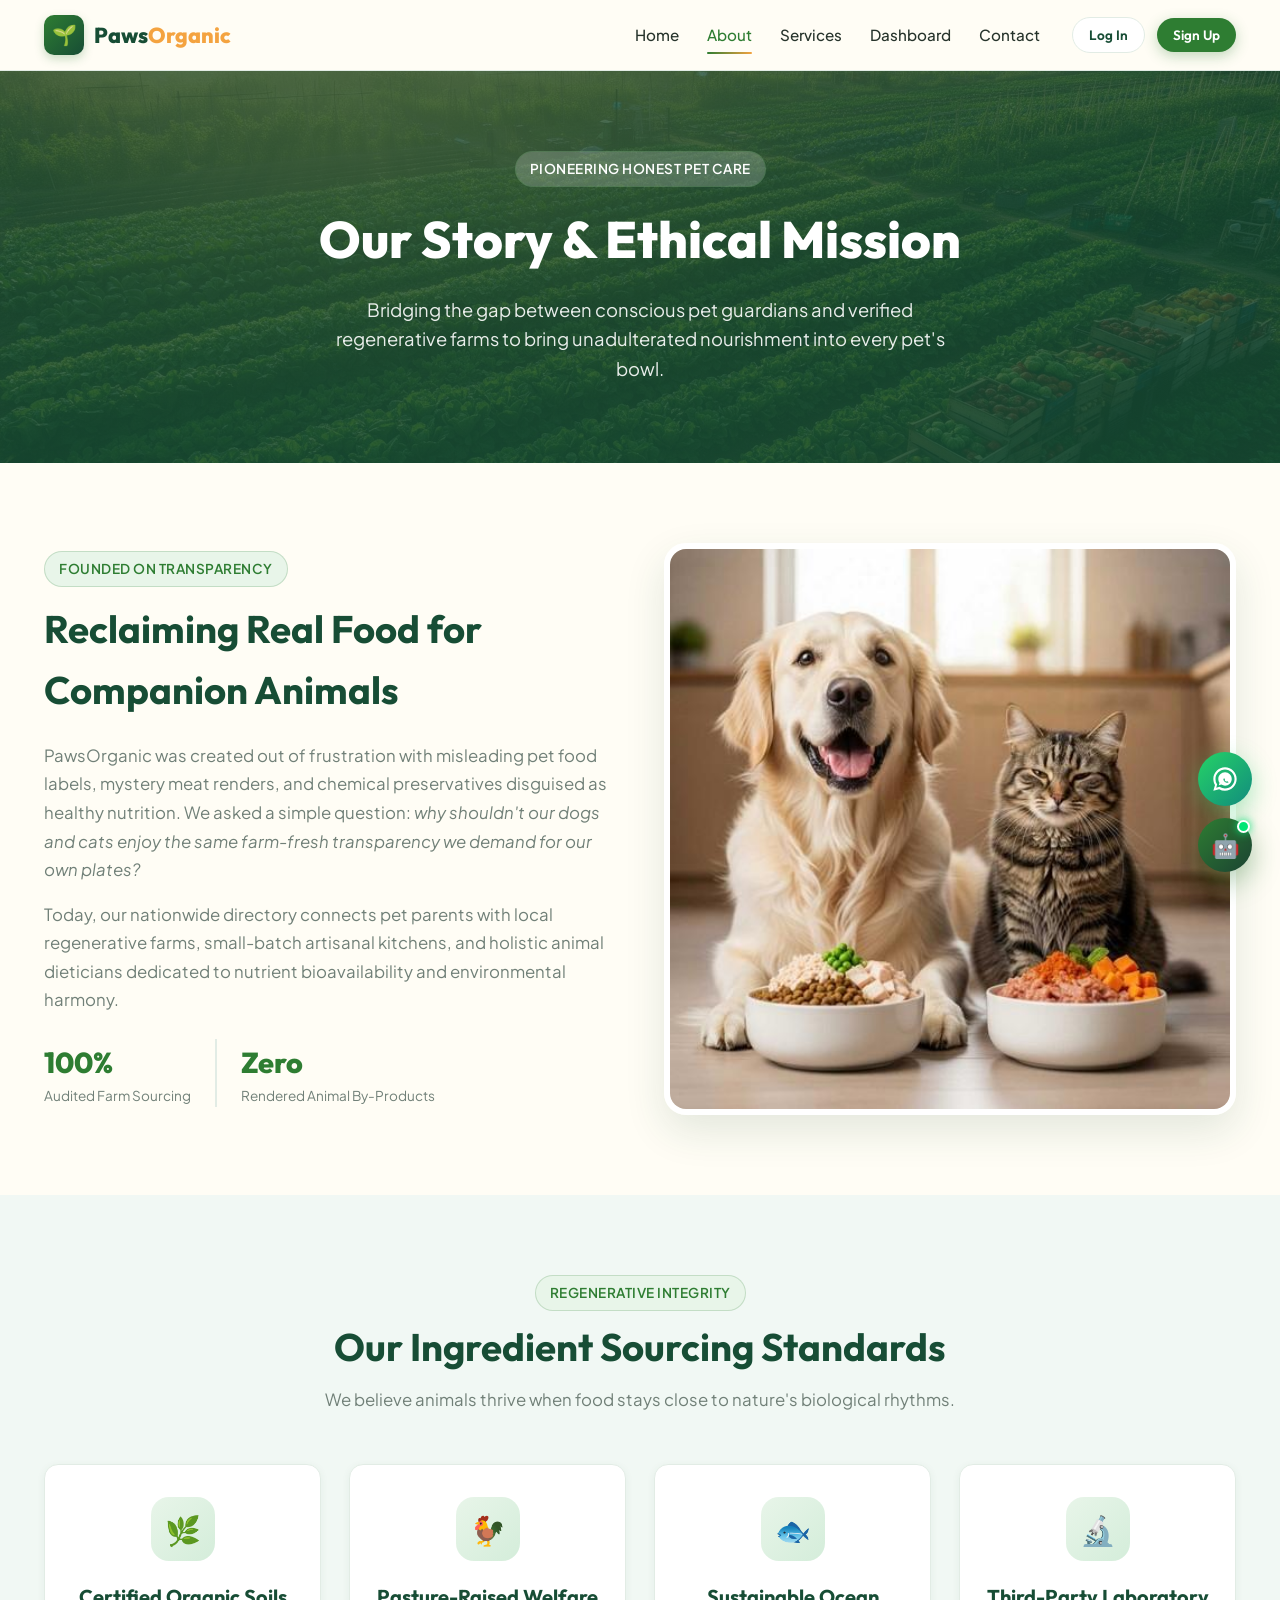
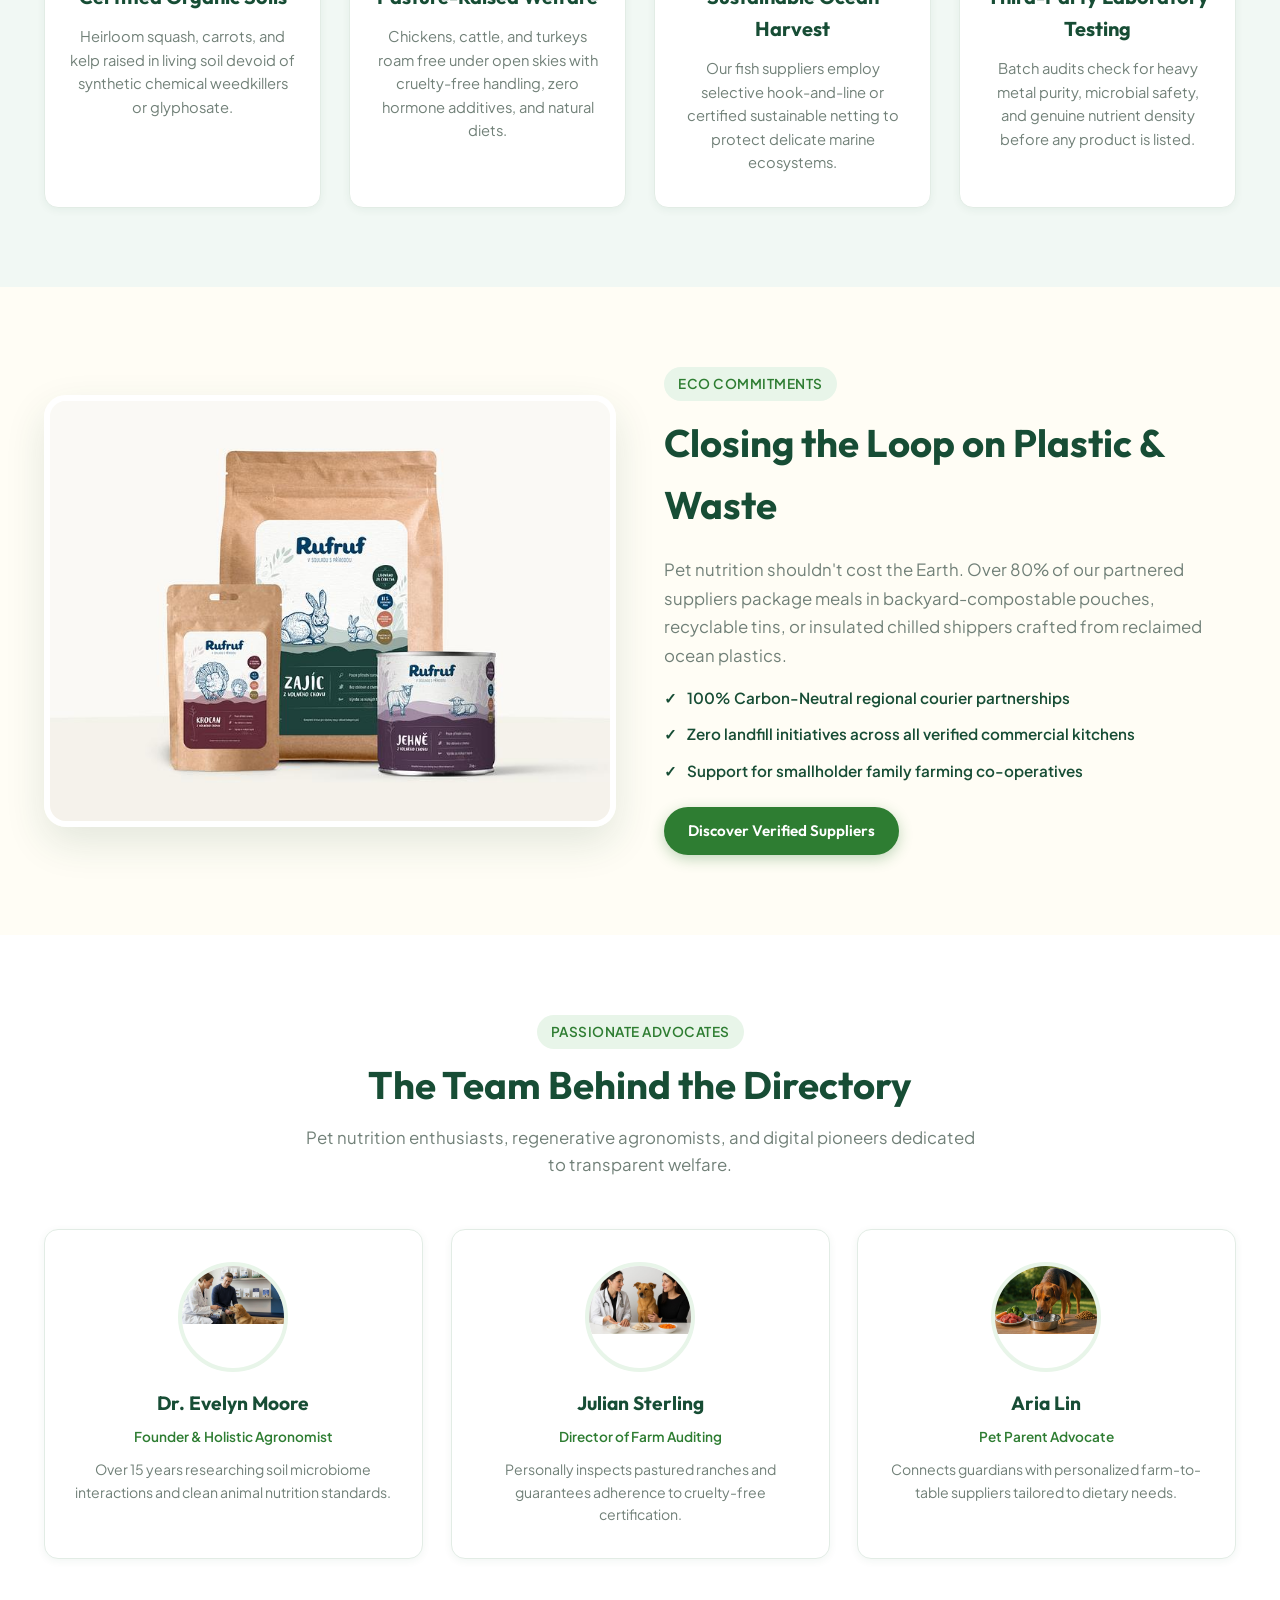
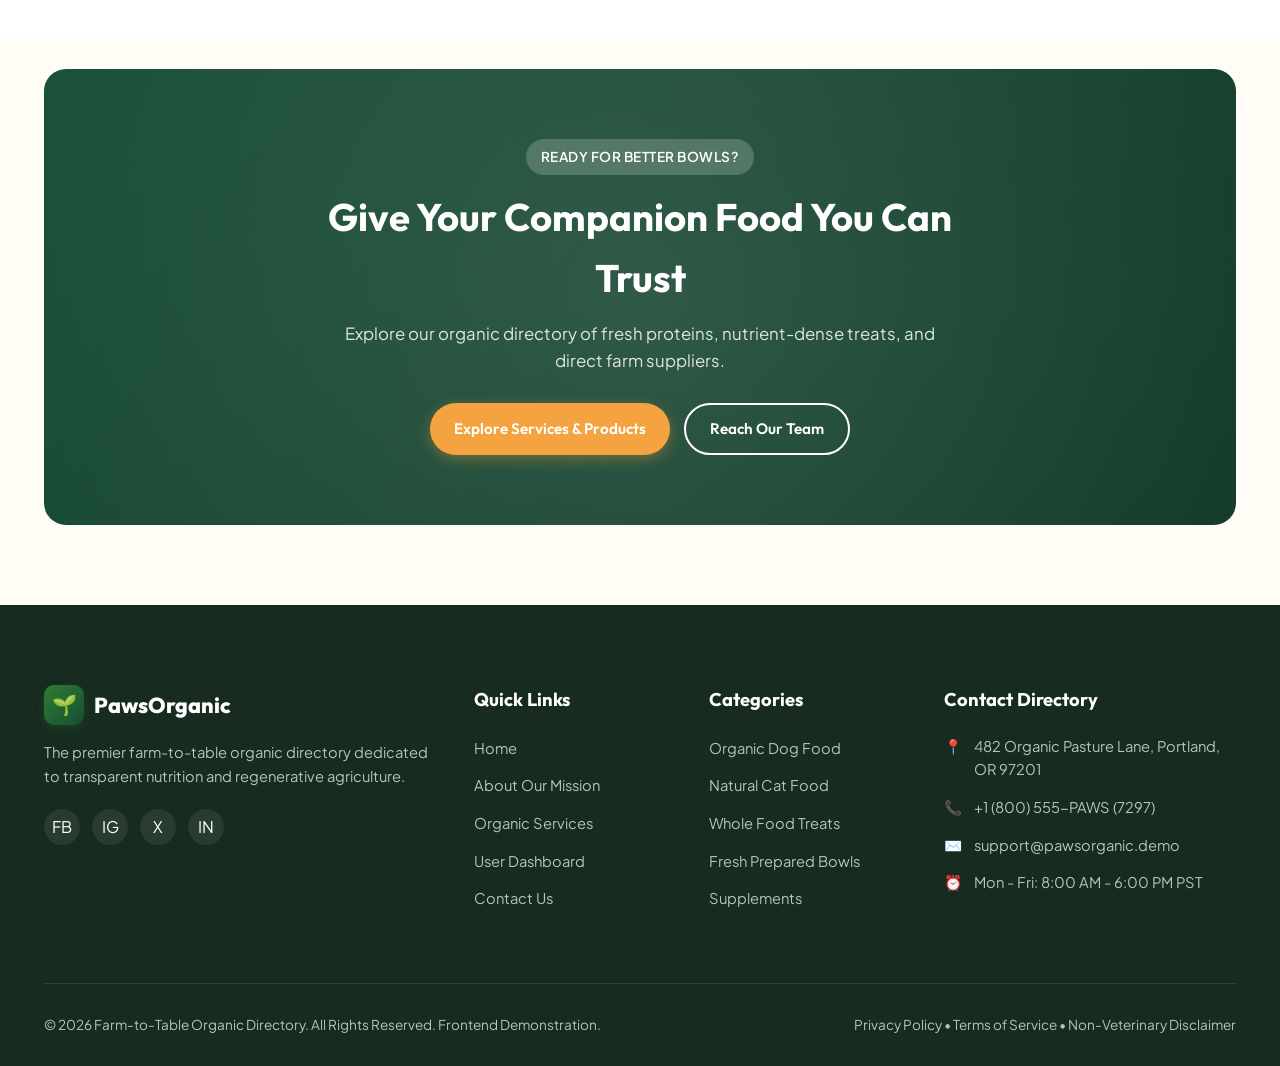
==== about.html @ 63713f3c "first commit" ====
<!DOCTYPE html>
<html lang="en">
<head>
  <meta charset="UTF-8">
  <meta name="viewport" content="width=device-width, initial-scale=1.0">
  <title>About Our Mission | Farm-to-Table Organic Pet Nutrition</title>
  <!-- Favicon -->
  <link rel="icon" type="image/svg+xml" href="assets/favicon.svg">
  <link rel="apple-touch-icon" href="assets/favicon.svg">
  <!-- Stylesheets -->
  <link rel="stylesheet" href="css/style.css">
  <link rel="stylesheet" href="css/responsive.css">
</head>
<body>

  <!-- ==========================================================================
       Site Header / Navigation (Strict Requirement: Hamburger <=1024px)
       ========================================================================== -->
  <header class="site-header" id="siteHeader">
    <div class="container navbar">
      <a href="index.html" class="brand-logo" aria-label="Farm-to-Table Organic Directory Home">
        <div class="brand-icon">🌱</div>
        <div class="brand-text">Paws<span>Organic</span></div>
      </a>

      <!-- Desktop Navigation Menu (Visible ONLY > 1024px) -->
      <nav class="nav-menu-desktop" aria-label="Desktop Primary Navigation">
        <ul class="nav-links">
          <li><a href="index.html" class="nav-link">Home</a></li>
          <li><a href="about.html" class="nav-link active">About</a></li>
          <li><a href="services.html" class="nav-link">Services</a></li>
          <li><a href="dashboard.html" class="nav-link">Dashboard</a></li>
          <li><a href="contact.html" class="nav-link">Contact</a></li>
        </ul>
        <div class="nav-auth-actions">
          <button class="btn btn-secondary btn-sm open-login-btn">Log In</button>
          <button class="btn btn-primary btn-sm open-signup-btn">Sign Up</button>
        </div>
      </nav>

      <!-- Hamburger Menu Button (Visible ONLY <= 1024px) -->
      <button class="hamburger-btn" id="hamburgerBtn" aria-label="Toggle navigation menu" aria-expanded="false" aria-controls="mobileNavDrawer">
        <span class="hamburger-line"></span>
        <span class="hamburger-line"></span>
        <span class="hamburger-line"></span>
      </button>
    </div>
  </header>

  <!-- Mobile Drawer & Backdrop -->
  <div class="mobile-nav-backdrop" id="mobileNavBackdrop"></div>
  <aside class="mobile-nav-drawer" id="mobileNavDrawer" aria-label="Mobile Navigation Menu">
    <ul class="mobile-nav-links">
      <li><a href="index.html" class="mobile-nav-link"><span>🏡</span> Home</a></li>
      <li><a href="about.html" class="mobile-nav-link active"><span>🌿</span> About</a></li>
      <li><a href="services.html" class="mobile-nav-link"><span>🐾</span> Services</a></li>
      <li><a href="dashboard.html" class="mobile-nav-link"><span>📊</span> Dashboard</a></li>
      <li><a href="contact.html" class="mobile-nav-link"><span>✉️</span> Contact</a></li>
    </ul>
    <div class="mobile-auth-actions">
      <button class="btn btn-secondary btn-block open-login-btn">Log In</button>
      <button class="btn btn-primary btn-block open-signup-btn">Sign Up</button>
    </div>
  </aside>

  <!-- ==========================================================================
       About Page Hero Banner
       ========================================================================== -->
  <main>
    <section class="page-hero">
      <div class="container">
        <span class="badge badge-organic" style="margin-bottom: 12px; background: rgba(255,255,255,0.2); color:#FFF;">Pioneering Honest Pet Care</span>
        <h1>Our Story & Ethical Mission</h1>
        <p>Bridging the gap between conscious pet guardians and verified regenerative farms to bring unadulterated nourishment into every pet's bowl.</p>
      </div>
    </section>

    <!-- ==========================================================================
         Story & Mission Section
         ========================================================================== -->
    <section class="section-padding">
      <div class="container">
        <div class="about-mission-grid" style="display: grid; grid-template-columns: 1fr 1fr; gap: 48px; align-items: center;">
          <div>
            <span class="badge badge-organic">Founded on Transparency</span>
            <h2 style="font-family: var(--font-heading); font-size: clamp(2rem, 3vw, 2.5rem); color: var(--dark-green); margin: 12px 0 20px;">
              Reclaiming Real Food for Companion Animals
            </h2>
            <p style="color: var(--muted-text); margin-bottom: 16px; font-size: 1.05rem; line-height: 1.7;">
              PawsOrganic was created out of frustration with misleading pet food labels, mystery meat renders, and chemical preservatives disguised as healthy nutrition. We asked a simple question: <em>why shouldn't our dogs and cats enjoy the same farm-fresh transparency we demand for our own plates?</em>
            </p>
            <p style="color: var(--muted-text); margin-bottom: 24px; font-size: 1.05rem; line-height: 1.7;">
              Today, our nationwide directory connects pet parents with local regenerative farms, small-batch artisanal kitchens, and holistic animal dieticians dedicated to nutrient bioavailability and environmental harmony.
            </p>
            <div style="display: flex; gap: 24px;">
              <div>
                <h4 style="font-family: var(--font-heading); font-size: 1.8rem; color: var(--primary-green); font-weight: 800;">100%</h4>
                <p style="font-size: 0.85rem; color: var(--muted-text);">Audited Farm Sourcing</p>
              </div>
              <div style="border-left: 2px solid var(--border-light); padding-left: 24px;">
                <h4 style="font-family: var(--font-heading); font-size: 1.8rem; color: var(--primary-green); font-weight: 800;">Zero</h4>
                <p style="font-size: 0.85rem; color: var(--muted-text);">Rendered Animal By-Products</p>
              </div>
            </div>
          </div>

          <div>
            <div style="border-radius: var(--radius-lg); overflow: hidden; box-shadow: var(--shadow-lg); border: 6px solid var(--white);">
              <img src="assets/images/dogs-and-cats-together.jpg" alt="Healthy dogs and cats thriving together on organic meals" width="600" height="420">
            </div>
          </div>
        </div>
      </div>
    </section>

    <!-- ==========================================================================
         Why Farm-to-Table Matters & Sourcing Process
         ========================================================================== -->
    <section class="section-padding" style="background-color: var(--light-green-alt);">
      <div class="container">
        <div class="section-head text-center">
          <span class="badge badge-organic">Regenerative Integrity</span>
          <h2>Our Ingredient Sourcing Standards</h2>
          <p>We believe animals thrive when food stays close to nature's biological rhythms.</p>
        </div>

        <div class="why-us-grid">
          <div class="why-card">
            <div class="why-icon">🌿</div>
            <h3>Certified Organic Soils</h3>
            <p>Heirloom squash, carrots, and kelp raised in living soil devoid of synthetic chemical weedkillers or glyphosate.</p>
          </div>

          <div class="why-card">
            <div class="why-icon">🐓</div>
            <h3>Pasture-Raised Welfare</h3>
            <p>Chickens, cattle, and turkeys roam free under open skies with cruelty-free handling, zero hormone additives, and natural diets.</p>
          </div>

          <div class="why-card">
            <div class="why-icon">🐟</div>
            <h3>Sustainable Ocean Harvest</h3>
            <p>Our fish suppliers employ selective hook-and-line or certified sustainable netting to protect delicate marine ecosystems.</p>
          </div>

          <div class="why-card">
            <div class="why-icon">🔬</div>
            <h3>Third-Party Laboratory Testing</h3>
            <p>Batch audits check for heavy metal purity, microbial safety, and genuine nutrient density before any product is listed.</p>
          </div>
        </div>
      </div>
    </section>

    <!-- ==========================================================================
         Sustainability & Quality Principles
         ========================================================================== -->
    <section class="section-padding">
      <div class="container">
        <div class="about-mission-grid" style="display: grid; grid-template-columns: 1fr 1fr; gap: 48px; align-items: center;">
          <div>
            <div style="border-radius: var(--radius-lg); overflow: hidden; box-shadow: var(--shadow-lg); border: 6px solid var(--white);">
              <img src="assets/images/eco-friendly-packaging.jpg" alt="Sustainable eco-friendly packaging for pet meals" width="600" height="420">
            </div>
          </div>

          <div>
            <span class="badge">Eco Commitments</span>
            <h2 style="font-family: var(--font-heading); font-size: clamp(2rem, 3vw, 2.5rem); color: var(--dark-green); margin: 12px 0 20px;">
              Closing the Loop on Plastic & Waste
            </h2>
            <p style="color: var(--muted-text); margin-bottom: 16px; font-size: 1.05rem; line-height: 1.7;">
              Pet nutrition shouldn't cost the Earth. Over 80% of our partnered suppliers package meals in backyard-compostable pouches, recyclable tins, or insulated chilled shippers crafted from reclaimed ocean plastics.
            </p>
            <ul style="display: flex; flex-direction: column; gap: 12px; margin-bottom: 24px;">
              <li style="display: flex; align-items: center; gap: 10px; font-size: 0.95rem; font-weight: 600; color: var(--dark-green);">
                <span>✓</span> 100% Carbon-Neutral regional courier partnerships
              </li>
              <li style="display: flex; align-items: center; gap: 10px; font-size: 0.95rem; font-weight: 600; color: var(--dark-green);">
                <span>✓</span> Zero landfill initiatives across all verified commercial kitchens
              </li>
              <li style="display: flex; align-items: center; gap: 10px; font-size: 0.95rem; font-weight: 600; color: var(--dark-green);">
                <span>✓</span> Support for smallholder family farming co-operatives
              </li>
            </ul>
            <a href="services.html" class="btn btn-primary">Discover Verified Suppliers</a>
          </div>
        </div>
      </div>
    </section>

    <!-- ==========================================================================
         Leadership Team Cards
         ========================================================================== -->
    <section class="section-padding" style="background-color: var(--white);">
      <div class="container">
        <div class="section-head text-center">
          <span class="badge">Passionate Advocates</span>
          <h2>The Team Behind the Directory</h2>
          <p>Pet nutrition enthusiasts, regenerative agronomists, and digital pioneers dedicated to transparent welfare.</p>
        </div>

        <div style="display: grid; grid-template-columns: repeat(auto-fit, minmax(260px, 1fr)); gap: 28px;">
          <!-- Team Member 1 -->
          <div class="why-card" style="text-align: center;">
            <div style="width: 110px; height: 110px; border-radius: 50%; overflow: hidden; margin: 0 auto 16px; border: 4px solid var(--light-green);">
              <img src="assets/images/nutrition-consultations.jpg" alt="Dr. Evelyn Moore - Founder">
            </div>
            <h3 style="font-size: 1.2rem; margin-bottom: 4px;">Dr. Evelyn Moore</h3>
            <span style="font-size: 0.85rem; color: var(--primary-green); font-weight: 600;">Founder & Holistic Agronomist</span>
            <p style="font-size: 0.88rem; color: var(--muted-text); margin-top: 10px;">
              Over 15 years researching soil microbiome interactions and clean animal nutrition standards.
            </p>
          </div>

          <!-- Team Member 2 -->
          <div class="why-card" style="text-align: center;">
            <div style="width: 110px; height: 110px; border-radius: 50%; overflow: hidden; margin: 0 auto 16px; border: 4px solid var(--light-green);">
              <img src="assets/images/veterinary-nutrition.jpg" alt="Julian Sterling - Head of Farm Verification">
            </div>
            <h3 style="font-size: 1.2rem; margin-bottom: 4px;">Julian Sterling</h3>
            <span style="font-size: 0.85rem; color: var(--primary-green); font-weight: 600;">Director of Farm Auditing</span>
            <p style="font-size: 0.88rem; color: var(--muted-text); margin-top: 10px;">
              Personally inspects pastured ranches and guarantees adherence to cruelty-free certification.
            </p>
          </div>

          <!-- Team Member 3 -->
          <div class="why-card" style="text-align: center;">
            <div style="width: 110px; height: 110px; border-radius: 50%; overflow: hidden; margin: 0 auto 16px; border: 4px solid var(--light-green);">
              <img src="assets/images/pet-wellness.jpg" alt="Aria Lin - Community & Diet Coordinator">
            </div>
            <h3 style="font-size: 1.2rem; margin-bottom: 4px;">Aria Lin</h3>
            <span style="font-size: 0.85rem; color: var(--primary-green); font-weight: 600;">Pet Parent Advocate</span>
            <p style="font-size: 0.88rem; color: var(--muted-text); margin-top: 10px;">
              Connects guardians with personalized farm-to-table suppliers tailored to dietary needs.
            </p>
          </div>
        </div>
      </div>
    </section>

    <!-- ==========================================================================
         Call to Action
         ========================================================================== -->
    <div class="container">
      <section class="newsletter-section" style="margin: 30px auto 80px;">
        <div class="newsletter-content">
          <span class="badge badge-organic" style="background: rgba(255,255,255,0.2); color:#FFF; margin-bottom: 12px;">Ready for Better Bowls?</span>
          <h2>Give Your Companion Food You Can Trust</h2>
          <p>Explore our organic directory of fresh proteins, nutrient-dense treats, and direct farm suppliers.</p>
          <div style="display: flex; justify-content: center; gap: 14px; flex-wrap: wrap;">
            <a href="services.html" class="btn btn-accent">Explore Services & Products</a>
            <a href="contact.html" class="btn btn-outline-white">Reach Our Team</a>
          </div>
        </div>
      </section>
    </div>
  </main>

  <!-- ==========================================================================
       Site Footer
       ========================================================================== -->
  <footer class="site-footer">
    <div class="container">
      <div class="footer-grid">
        <div class="footer-col footer-about">
          <div class="brand-logo" style="color: #FFF; margin-bottom: 14px;">
            <div class="brand-icon">🌱</div>
            <div>Paws<span>Organic</span></div>
          </div>
          <p>The premier farm-to-table organic directory dedicated to transparent nutrition and regenerative agriculture.</p>
          <div class="social-links">
            <a href="#" class="social-btn">FB</a>
            <a href="#" class="social-btn">IG</a>
            <a href="#" class="social-btn">X</a>
            <a href="#" class="social-btn">IN</a>
          </div>
        </div>

        <div class="footer-col footer-links">
          <h3>Quick Links</h3>
          <ul>
            <li><a href="index.html">Home</a></li>
            <li><a href="about.html">About Our Mission</a></li>
            <li><a href="services.html">Organic Services</a></li>
            <li><a href="dashboard.html">User Dashboard</a></li>
            <li><a href="contact.html">Contact Us</a></li>
          </ul>
        </div>

        <div class="footer-col footer-links">
          <h3>Categories</h3>
          <ul>
            <li><a href="services.html?category=Dog%20Food">Organic Dog Food</a></li>
            <li><a href="services.html?category=Cat%20Food">Natural Cat Food</a></li>
            <li><a href="services.html?category=Natural%20Treats">Whole Food Treats</a></li>
            <li><a href="services.html?category=Fresh%20Meals">Fresh Prepared Bowls</a></li>
            <li><a href="services.html?category=Nutrition%20Supplements">Supplements</a></li>
          </ul>
        </div>

        <div class="footer-col footer-contact">
          <h3>Contact Directory</h3>
          <ul>
            <li><span>📍</span> 482 Organic Pasture Lane, Portland, OR 97201</li>
            <li><span>📞</span> +1 (800) 555-PAWS (7297)</li>
            <li><span>✉️</span> support@pawsorganic.demo</li>
            <li><span>⏰</span> Mon - Fri: 8:00 AM - 6:00 PM PST</li>
          </ul>
        </div>
      </div>

      <div class="footer-bottom">
        <div>&copy; 2026 Farm-to-Table Organic Directory. All Rights Reserved. Frontend Demonstration.</div>
        <div><span>Privacy Policy</span> • <span>Terms of Service</span> • <span>Non-Veterinary Disclaimer</span></div>
      </div>
    </div>
  </footer>

  <!-- Login Modal -->
  <div class="modal-overlay" id="loginModal" role="dialog" aria-modal="true" aria-labelledby="loginTitle">
    <div class="modal-dialog">
      <button class="modal-close-btn" data-close-modal="loginModal" aria-label="Close modal">&times;</button>
      <div class="modal-header">
        <h2 id="loginTitle">Welcome Back</h2>
        <p>Log in to manage your favorites and farm orders</p>
      </div>
      <form id="loginForm" novalidate>
        <div class="form-group">
          <label for="loginEmail">Email Address</label>
          <input type="email" id="loginEmail" class="form-control" placeholder="name@example.com" required>
          <div class="invalid-feedback">Valid email required</div>
        </div>
        <div class="form-group">
          <label for="loginPassword">Password</label>
          <div class="password-input-wrap">
            <input type="password" id="loginPassword" class="form-control" placeholder="Enter password (min 6 chars)" required>
            <button type="button" class="password-toggle-btn" data-target="loginPassword">👁️</button>
          </div>
          <div class="invalid-feedback">Password must be at least 6 characters</div>
        </div>
        <div style="display: flex; justify-content: space-between; align-items: center; margin-bottom: 20px; font-size: 0.88rem;">
          <label style="display: flex; align-items: center; gap: 6px; cursor: pointer;">
            <input type="checkbox" id="loginRemember"> Remember me
          </label>
          <a href="#" style="color: var(--primary-green); font-weight: 600;" onclick="showToast('Password reset link sent to demo email', 'info'); return false;">Forgot Password?</a>
        </div>
        <button type="submit" class="btn btn-primary btn-block">Log In</button>
      </form>
      <div class="modal-switch-text">
        Don't have an account? <a href="#" id="switchToSignup">Create an account</a>
      </div>
    </div>
  </div>

  <!-- Signup Modal -->
  <div class="modal-overlay" id="signupModal" role="dialog" aria-modal="true" aria-labelledby="signupTitle">
    <div class="modal-dialog">
      <button class="modal-close-btn" data-close-modal="signupModal" aria-label="Close modal">&times;</button>
      <div class="modal-header">
        <h2 id="signupTitle">Join Our Farm Community</h2>
        <p>Discover fresh, organic pet nutrition directly from growers</p>
      </div>
      <form id="signupForm" novalidate>
        <div class="form-group">
          <label for="signupName">Full Name</label>
          <input type="text" id="signupName" class="form-control" placeholder="Sarah Jenkins" required>
          <div class="invalid-feedback">Full name is required</div>
        </div>
        <div class="form-group">
          <label for="signupEmail">Email Address</label>
          <input type="email" id="signupEmail" class="form-control" placeholder="sarah@example.com" required>
          <div class="invalid-feedback">Valid email required</div>
        </div>
        <div class="form-group">
          <label for="signupPassword">Password</label>
          <div class="password-input-wrap">
            <input type="password" id="signupPassword" class="form-control" placeholder="Create password (min 6 chars)" required>
            <button type="button" class="password-toggle-btn" data-target="signupPassword">👁️</button>
          </div>
          <div class="invalid-feedback">Password must be at least 6 characters</div>
        </div>
        <div class="form-group">
          <label for="signupConfirmPassword">Confirm Password</label>
          <div class="password-input-wrap">
            <input type="password" id="signupConfirmPassword" class="form-control" placeholder="Re-enter password" required>
            <button type="button" class="password-toggle-btn" data-target="signupConfirmPassword">👁️</button>
          </div>
          <div class="invalid-feedback">Passwords must match</div>
        </div>
        <div class="form-group" style="margin-bottom: 20px;">
          <label style="display: flex; align-items: flex-start; gap: 8px; font-size: 0.85rem; cursor: pointer;">
            <input type="checkbox" id="signupTerms" required style="margin-top: 3px;">
            <span>I agree to the Terms of Service & Privacy Policy (Demo confirmation)</span>
          </label>
        </div>
        <button type="submit" class="btn btn-primary btn-block">Create Account</button>
      </form>
      <div class="modal-switch-text">
        Already have an account? <a href="#" id="switchToLogin">Log in here</a>
      </div>
    </div>
  </div>

  <!-- Scroll-to-top button with circular animated progress ring -->
  <button class="scroll-top-btn" id="scrollTopBtn" aria-label="Scroll to top of page">
    <svg class="scroll-progress-svg" viewBox="0 0 50 50">
      <defs>
        <linearGradient id="scrollGrad" x1="0%" y1="0%" x2="100%" y2="100%">
          <stop offset="0%" stop-color="#81C784"/>
          <stop offset="100%" stop-color="#2E7D32"/>
        </linearGradient>
      </defs>
      <circle class="scroll-progress-track" cx="25" cy="25" r="22"></circle>
      <circle class="scroll-progress-bar" id="scrollProgressBar" cx="25" cy="25" r="22"></circle>
    </svg>
    <span class="scroll-top-icon">↑</span>
  </button>

  <!-- Dual AI Nutritionist & WhatsApp Instant Connect Floating Widget -->
  <aside class="chat-dock" aria-label="Customer Support and AI Assistant">
    <a href="https://wa.me/18005550199?text=Hi%2C%20I%20have%20a%20question%20about%20Farm-to-Table%20Organic%20pet%20nutrition" class="chat-launcher-btn whatsapp-launcher" target="_blank" rel="noopener noreferrer" aria-label="Chat with us on WhatsApp">
      <svg viewBox="0 0 24 24">
        <path d="M12.031 6.172c-3.181 0-5.767 2.586-5.768 5.766-.001 1.298.38 2.27 1.019 3.287l-.582 2.128 2.182-.573c.978.58 1.911.928 3.145.929 3.178 0 5.767-2.587 5.768-5.766.001-3.187-2.575-5.77-5.764-5.771zm3.392 8.244c-.144.405-.837.774-1.17.824-.312.045-.634.058-1.503-.312-.998-.423-1.666-1.393-1.716-1.46-.049-.068-.403-.537-.403-1.025 0-.488.257-.728.348-.827.091-.099.199-.124.266-.124.066 0 .133.003.19.006.061.003.143-.023.224.17.082.199.281.685.306.735.025.05.041.108.008.174-.033.067-.049.108-.099.166-.05.058-.105.13-.15.174-.05.05-.102.105-.044.205.058.099.257.424.551.686.379.337.698.441.797.491.099.05.158.042.216-.025.058-.066.249-.29.315-.39.066-.099.133-.083.224-.05.091.033.58.274.68.324.099.05.166.075.19.116.025.042.025.241-.119.646z"/>
        <path d="M12 2C6.477 2 2 6.477 2 12c0 1.891.524 3.66 1.436 5.176L2 22l4.981-1.306A9.957 9.957 0 0012 22c5.523 0 10-4.477 10-10S17.523 2 12 2zm0 18.167c-1.583 0-3.066-.454-4.327-1.24l-.31-.194-2.868.752.766-2.802-.213-.339A8.127 8.127 0 013.833 12c0-4.503 3.664-8.167 8.167-8.167 4.503 0 8.167 3.664 8.167 8.167 0 4.503-3.664 8.167-8.167 8.167z"/>
      </svg>
      <span class="launcher-tooltip">WhatsApp Us</span>
    </a>

    <button class="chat-launcher-btn ai-chat-launcher" id="aiChatLauncher" aria-label="Open AI Nutritionist Assistant">
      <span class="ai-launcher-icon">🤖</span>
      <span class="ai-online-badge"></span>
      <span class="launcher-tooltip">Ask AI Nutritionist</span>
    </button>
  </aside>

  <!-- AI Nutritionist Interactive Chat Window -->
  <div class="ai-chat-window" id="aiChatWindow" role="dialog" aria-labelledby="aiChatTitle">
    <div class="ai-chat-header">
      <div class="ai-chat-title">
        <div class="ai-avatar">🌱</div>
        <div>
          <h3 id="aiChatTitle">Dr. Paw AI Nutritionist</h3>
          <p>Verified Organic Nutrition Advisor • Online</p>
        </div>
      </div>
      <button class="ai-close-btn" id="aiCloseBtn" aria-label="Close AI Chat">&times;</button>
    </div>

    <div class="ai-chat-messages" id="aiChatMessages">
      <div class="chat-bubble bot">
        Hello! 🌿 Have questions about our farm partners, animal welfare standards, or organic certification? Ask me anything!
      </div>
      <div class="chat-quick-suggestions">
        <button class="suggestion-pill" data-prompt="Where are the local farms?">Farm Locations 🚜</button>
        <button class="suggestion-pill" data-prompt="Are ingredients human-grade?">Human-Grade Standards 🥗</button>
        <button class="suggestion-pill" data-prompt="Connect with human on WhatsApp">WhatsApp Team 📱</button>
      </div>
    </div>

    <form class="ai-chat-input-bar" id="aiChatForm">
      <input type="text" id="aiChatInput" placeholder="Ask about farms, sourcing..." aria-label="Chat input">
      <button type="submit" class="ai-chat-send-btn" aria-label="Send message">➤</button>
    </form>
  </div>

  <script src="js/main.js"></script>
  <script src="js/auth.js"></script>
</body>
</html>
---- css/style.css ----
/* ==========================================================================
   Farm-to-Table Organic Directory - Pet Food & Nutrition
   Main Stylesheet: css/style.css
   ========================================================================== */

@import url('https://fonts.googleapis.com/css2?family=Outfit:wght@300;400;500;600;700;800&family=Plus+Jakarta+Sans:wght@400;500;600;700&display=swap');

/* --- CSS Root Variables --- */
:root {
  --primary-green: #2E7D32;
  --primary-green-rgb: 46, 125, 50;
  --dark-green: #174D35;
  --dark-green-rgb: 23, 77, 53;
  --light-green: #E8F5E9;
  --light-green-alt: #F1F8F4;
  --warm-cream: #FFFDF5;
  --white: #FFFFFF;
  --dark-text: #26332B;
  --muted-text: #718078;
  --accent-orange: #F4A340;
  --accent-orange-hover: #E08F2D;
  --border-light: #E2ECE5;
  --card-bg: #FFFFFF;
  --shadow-sm: 0 2px 8px rgba(23, 77, 53, 0.06);
  --shadow-md: 0 8px 24px rgba(23, 77, 53, 0.08);
  --shadow-lg: 0 16px 40px rgba(23, 77, 53, 0.12);
  --radius-sm: 8px;
  --radius-md: 14px;
  --radius-lg: 22px;
  --radius-pill: 9999px;
  --transition-fast: 0.2s ease;
  --transition-normal: 0.3s ease;
  --font-heading: 'Outfit', sans-serif;
  --font-body: 'Plus Jakarta Sans', sans-serif;
}

/* --- Base & Reset --- */
*, *::before, *::after {
  box-sizing: border-box;
  margin: 0;
  padding: 0;
}

html {
  scroll-behavior: smooth;
  font-size: 16px;
  overflow-x: clip;
  max-width: 100%;
}

body {
  font-family: var(--font-body);
  background-color: var(--warm-cream);
  color: var(--dark-text);
  line-height: 1.6;
  -webkit-font-smoothing: antialiased;
  overflow-x: clip;
  max-width: 100%;
  position: relative;
}

a {
  color: inherit;
  text-decoration: none;
  transition: color var(--transition-fast);
}

ul, ol {
  list-style: none;
}

img {
  max-width: 100%;
  height: auto;
  display: block;
  object-fit: cover;
}

button, input, select, textarea {
  font-family: inherit;
  font-size: 1rem;
}

button {
  cursor: pointer;
  border: none;
  background: none;
}

/* --- Container & Utilities --- */
.container {
  width: 100%;
  max-width: 1240px;
  margin: 0 auto;
  padding: 0 24px;
}

.section-padding {
  padding: 80px 0;
}

.text-center {
  text-align: center;
}

.badge {
  display: inline-flex;
  align-items: center;
  gap: 6px;
  padding: 6px 14px;
  background: var(--light-green);
  color: var(--primary-green);
  font-size: 0.85rem;
  font-weight: 600;
  border-radius: var(--radius-pill);
  text-transform: uppercase;
  letter-spacing: 0.5px;
}

.badge-organic {
  background: #E8F5E9;
  color: #2E7D32;
  border: 1px solid rgba(46, 125, 50, 0.2);
}

.badge-featured {
  background: #FFF4E5;
  color: #D97706;
}

.section-head {
  max-width: 680px;
  margin: 0 auto 50px;
}

.section-head h2 {
  font-family: var(--font-heading);
  font-size: clamp(2rem, 3vw, 2.75rem);
  font-weight: 700;
  color: var(--dark-green);
  line-height: 1.25;
  margin: 12px 0 16px;
}

.section-head p {
  color: var(--muted-text);
  font-size: 1.05rem;
}

/* --- Buttons --- */
.btn {
  display: inline-flex;
  align-items: center;
  justify-content: center;
  gap: 8px;
  font-family: var(--font-heading);
  font-weight: 600;
  font-size: 0.95rem;
  padding: 12px 24px;
  border-radius: var(--radius-pill);
  transition: all var(--transition-fast);
  text-align: center;
}

.btn-primary {
  background-color: var(--primary-green);
  color: var(--white);
  box-shadow: 0 4px 14px rgba(46, 125, 50, 0.3);
}

.btn-primary:hover {
  background-color: var(--dark-green);
  transform: translateY(-2px);
  box-shadow: 0 6px 20px rgba(23, 77, 53, 0.35);
}

.btn-secondary {
  background-color: var(--white);
  color: var(--dark-green);
  border: 1.5px solid var(--border-light);
}

.btn-secondary:hover {
  background-color: var(--light-green);
  border-color: var(--primary-green);
  transform: translateY(-2px);
}

.btn-accent {
  background-color: var(--accent-orange);
  color: var(--white);
  box-shadow: 0 4px 14px rgba(244, 163, 64, 0.35);
}

.btn-accent:hover {
  background-color: var(--accent-orange-hover);
  transform: translateY(-2px);
  box-shadow: 0 6px 20px rgba(244, 163, 64, 0.45);
}

.btn-outline-white {
  background: transparent;
  color: var(--white);
  border: 2px solid var(--white);
}

.btn-outline-white:hover {
  background: var(--white);
  color: var(--dark-green);
}

.btn-sm {
  padding: 8px 16px;
  font-size: 0.85rem;
}

.btn-block {
  width: 100%;
}

/* ==========================================================================
   Navigation Bar (Strict Breakpoint Requirement: >1024px vs <=1024px)
   ========================================================================== */
.site-header {
  position: -webkit-sticky !important;
  position: sticky !important;
  top: 0 !important;
  left: 0;
  right: 0;
  width: 100%;
  z-index: 1000;
  background-color: rgba(255, 253, 245, 0.95);
  -webkit-backdrop-filter: blur(14px);
  backdrop-filter: blur(14px);
  border-bottom: 1px solid var(--border-light);
  transition: all var(--transition-normal);
  will-change: transform, box-shadow;
}

.site-header.scrolled {
  background-color: rgba(255, 255, 255, 0.98);
  box-shadow: 0 10px 30px rgba(27, 67, 50, 0.08);
}

.navbar {
  display: flex;
  align-items: center;
  justify-content: space-between;
  height: 70px;
}

.brand-logo {
  display: flex;
  align-items: center;
  gap: 10px;
  font-family: var(--font-heading);
  font-size: 1.35rem;
  font-weight: 800;
  color: var(--dark-green);
}

.brand-icon {
  width: 40px;
  height: 40px;
  border-radius: 10px;
  background: linear-gradient(135deg, var(--primary-green), var(--dark-green));
  color: var(--white);
  display: flex;
  align-items: center;
  justify-content: center;
  font-size: 1.25rem;
  box-shadow: 0 4px 10px rgba(46, 125, 50, 0.25);
}

.brand-text span {
  color: var(--accent-orange);
}

/* Desktop Navigation (default for >1024px) */
.nav-menu-desktop {
  display: flex;
  align-items: center;
  gap: 32px;
}

.nav-links {
  display: flex;
  align-items: center;
  gap: 28px;
}

.nav-link {
  font-weight: 500;
  font-size: 0.95rem;
  color: var(--dark-text);
  position: relative;
  padding: 6px 0;
}

.nav-link::after {
  content: '';
  position: absolute;
  bottom: 0;
  left: 0;
  width: 0%;
  height: 2px;
  background-color: var(--primary-green);
  transition: width var(--transition-fast);
  border-radius: 2px;
}

.nav-link:hover,
.nav-link.active {
  color: var(--primary-green);
}

.nav-link.active::after,
.nav-link:hover::after {
  width: 100%;
}

.nav-auth-actions {
  display: flex;
  align-items: center;
  gap: 12px;
}

/* Hamburger Button (Default hidden on desktop >1024px) */
.hamburger-btn {
  display: none;
  flex-direction: column;
  justify-content: space-between;
  width: 32px;
  height: 22px;
  background: transparent;
  border: none;
  cursor: pointer;
  z-index: 1002;
  padding: 0;
}

.hamburger-line {
  width: 100%;
  height: 2.5px;
  background-color: var(--dark-green);
  border-radius: 2px;
  transition: all var(--transition-normal);
  transform-origin: left center;
}

.hamburger-btn.is-active .hamburger-line:nth-child(1) {
  transform: rotate(45deg);
}

.hamburger-btn.is-active .hamburger-line:nth-child(2) {
  opacity: 0;
}

.hamburger-btn.is-active .hamburger-line:nth-child(3) {
  transform: rotate(-45deg);
}

/* Mobile Nav Drawer & Backdrop (Hidden by default) */
.mobile-nav-backdrop {
  position: fixed;
  inset: 0;
  width: 100%;
  height: 100%;
  background: rgba(23, 77, 53, 0.45);
  backdrop-filter: blur(4px);
  z-index: 998;
  opacity: 0;
  visibility: hidden;
  transition: all var(--transition-normal);
}

.mobile-nav-backdrop.is-open {
  opacity: 1;
  visibility: visible;
}

.mobile-nav-drawer {
  position: fixed;
  top: 0;
  right: -320px;
  width: 300px;
  max-width: 85vw;
  height: 100vh;
  background-color: var(--warm-cream);
  z-index: 999;
  box-shadow: var(--shadow-lg);
  padding: 90px 24px 30px;
  display: flex;
  flex-direction: column;
  justify-content: space-between;
  overflow-y: auto;
  transition: right 0.35s cubic-bezier(0.16, 1, 0.3, 1);
}

.mobile-nav-drawer.is-open {
  right: 0;
}

.mobile-nav-links {
  display: flex;
  flex-direction: column;
  gap: 16px;
}

.mobile-nav-link {
  display: flex;
  align-items: center;
  gap: 12px;
  font-family: var(--font-heading);
  font-size: 1.15rem;
  font-weight: 600;
  color: var(--dark-text);
  padding: 10px 14px;
  border-radius: var(--radius-sm);
  transition: all var(--transition-fast);
}

.mobile-nav-link:hover,
.mobile-nav-link.active {
  background-color: var(--light-green);
  color: var(--primary-green);
  transform: translateX(4px);
}

.mobile-auth-actions {
  display: flex;
  flex-direction: column;
  gap: 10px;
  padding-top: 24px;
  border-top: 1px solid var(--border-light);
}

/* ==========================================================================
   Hero Section - 8D & 3D Interactive Spatial Experience (Viewport-Fit)
   ========================================================================== */
.hero {
  position: relative;
  min-height: calc(100vh - 70px);
  display: flex;
  align-items: center;
  padding: 30px 0 40px;
  background: radial-gradient(circle at 10% 20%, rgba(200, 230, 201, 0.45) 0%, transparent 40%),
              radial-gradient(circle at 90% 80%, rgba(255, 236, 179, 0.4) 0%, transparent 45%),
              linear-gradient(180deg, #F9FBE7 0%, #FAF6EE 50%, #FFFFFF 100%);
  overflow: hidden;
  perspective: 1200px;
  box-sizing: border-box;
}

/* Ambient 3D Glowing Blurring Orbs */
.hero-ambient-blob {
  position: absolute;
  border-radius: 50%;
  filter: blur(80px);
  pointer-events: none;
  z-index: 0;
  opacity: 0.6;
  animation: blobPulse 14s ease-in-out infinite alternate;
}

.blob-1 {
  width: 450px;
  height: 450px;
  top: -100px;
  right: -50px;
  background: radial-gradient(circle, rgba(129, 199, 132, 0.45), rgba(76, 175, 80, 0.05));
}

.blob-2 {
  width: 380px;
  height: 380px;
  bottom: -60px;
  left: 5%;
  background: radial-gradient(circle, rgba(255, 183, 77, 0.35), rgba(255, 152, 0, 0.05));
  animation-delay: -5s;
}

.blob-3 {
  width: 300px;
  height: 300px;
  top: 40%;
  left: 45%;
  background: radial-gradient(circle, rgba(165, 214, 167, 0.3), transparent);
  animation-delay: -9s;
}

@keyframes blobPulse {
  0% { transform: translate(0, 0) scale(1); }
  50% { transform: translate(30px, -20px) scale(1.12); }
  100% { transform: translate(-25px, 25px) scale(0.95); }
}

/* Interactive Canvas for Floating Pollen / Leaves / Spores */
.hero-particles-canvas {
  position: absolute;
  top: 0;
  left: 0;
  width: 100%;
  height: 100%;
  pointer-events: none;
  z-index: 1;
}

.hero-grid {
  position: relative;
  z-index: 2;
  display: grid;
  grid-template-columns: 1.1fr 0.9fr;
  align-items: center;
  gap: 40px;
  width: 100%;
}

/* 3D Pill Badge */
.hero-pill-badge {
  display: inline-flex;
  align-items: center;
  gap: 8px;
  padding: 6px 16px;
  max-width: 100%;
  box-sizing: border-box;
  background: rgba(255, 255, 255, 0.88);
  backdrop-filter: blur(10px);
  border: 1px solid rgba(46, 125, 50, 0.25);
  border-radius: var(--radius-pill);
  box-shadow: 0 4px 16px rgba(46, 125, 50, 0.08);
  font-size: 0.82rem;
  font-weight: 600;
  color: var(--dark-green);
  margin-bottom: 14px;
  transition: transform 0.3s cubic-bezier(0.16, 1, 0.3, 1), box-shadow 0.3s ease;
  cursor: default;
}

.hero-pill-badge:hover {
  transform: translateY(-2px) scale(1.02);
  box-shadow: 0 8px 20px rgba(46, 125, 50, 0.15);
}

.hero-badge-dot {
  width: 8px;
  height: 8px;
  background-color: var(--primary-green);
  border-radius: 50%;
  box-shadow: 0 0 10px var(--primary-green);
  animation: dotBlink 2s ease-in-out infinite;
}

@keyframes dotBlink {
  0%, 100% { transform: scale(1); opacity: 1; }
  50% { transform: scale(1.4); opacity: 0.5; }
}

.hero-badge-tag {
  background: linear-gradient(135deg, var(--primary-green), var(--dark-green));
  color: var(--white);
  font-size: 0.7rem;
  padding: 2px 7px;
  border-radius: 10px;
  letter-spacing: 0.5px;
  text-transform: uppercase;
  font-weight: 700;
}

/* Hero Typography with 3D Depth & Gradient */
.hero-title {
  font-family: var(--font-heading);
  font-size: clamp(2.1rem, 3.4vw, 3.2rem);
  font-weight: 800;
  color: var(--dark-green);
  line-height: 1.15;
  margin: 0 0 14px;
  letter-spacing: -0.5px;
}

.gradient-text-3d {
  background: linear-gradient(135deg, #1B4332 0%, #2E7D32 50%, #E65100 100%);
  -webkit-background-clip: text;
  background-clip: text;
  -webkit-text-fill-color: transparent;
  display: inline-block;
  position: relative;
  text-shadow: 0 8px 24px rgba(46, 125, 50, 0.15);
}

.hero-subtitle {
  font-size: 1.02rem;
  color: var(--muted-text);
  line-height: 1.55;
  margin-bottom: 20px;
  max-width: 520px;
}

/* Glassmorphism 3D Floating Search Bar */
.hero-search-box.glass-card-3d {
  background: rgba(255, 255, 255, 0.92);
  backdrop-filter: blur(16px);
  -webkit-backdrop-filter: blur(16px);
  padding: 6px 8px 6px 18px;
  border-radius: var(--radius-pill);
  box-shadow: 0 10px 30px rgba(27, 67, 50, 0.08), 0 2px 6px rgba(0,0,0,0.03);
  border: 1px solid rgba(255, 255, 255, 0.9);
  display: flex;
  align-items: center;
  gap: 10px;
  max-width: 500px;
  margin-bottom: 20px;
  transition: transform 0.3s cubic-bezier(0.16, 1, 0.3, 1), box-shadow 0.3s ease, border-color 0.3s ease;
}

.hero-search-box.glass-card-3d:focus-within {
  transform: translateY(-2px) scale(1.01);
  box-shadow: 0 16px 36px rgba(46, 125, 50, 0.16);
  border-color: var(--primary-green);
}

.search-icon-anim {
  font-size: 1.15rem;
  transition: transform 0.3s ease;
}

.hero-search-box:focus-within .search-icon-anim {
  transform: rotate(15deg) scale(1.15);
}

.hero-search-box input {
  border: none;
  outline: none;
  flex: 1;
  font-size: 0.92rem;
  color: var(--dark-text);
  background: transparent;
}

.hero-search-btn {
  display: flex;
  align-items: center;
  gap: 6px;
  padding: 8px 18px;
  font-size: 0.85rem;
  box-shadow: 0 4px 14px rgba(230, 81, 0, 0.3);
  transition: transform 0.2s ease, box-shadow 0.2s ease;
}

.hero-search-btn:hover {
  transform: translateY(-2px) scale(1.03);
  box-shadow: 0 6px 18px rgba(230, 81, 0, 0.45);
}

.btn-arrow {
  transition: transform 0.25s ease;
}

.hero-search-btn:hover .btn-arrow {
  transform: translateX(4px);
}

/* Actions Row & 8D Sound Bar side-by-side / clean wrapping */
.hero-actions-row {
  display: flex;
  align-items: center;
  flex-wrap: wrap;
  gap: 16px;
}

.hero-actions {
  display: flex;
  align-items: center;
  flex-wrap: wrap;
  gap: 12px;
}

.hero-actions .btn {
  padding: 10px 20px;
  font-size: 0.9rem;
}

.btn-3d-pulse {
  box-shadow: 0 6px 20px rgba(46, 125, 50, 0.28);
  transform: translateY(0);
  transition: all 0.3s cubic-bezier(0.16, 1, 0.3, 1);
  position: relative;
  overflow: hidden;
}

.btn-3d-pulse::after {
  content: '';
  position: absolute;
  top: -50%;
  left: -50%;
  width: 200%;
  height: 200%;
  background: linear-gradient(45deg, transparent, rgba(255, 255, 255, 0.3), transparent);
  transform: rotate(45deg) translateY(-100%);
  transition: transform 0.6s ease;
}

.btn-3d-pulse:hover {
  transform: translateY(-3px) scale(1.02);
  box-shadow: 0 12px 28px rgba(46, 125, 50, 0.35);
}

.btn-3d-pulse:hover::after {
  transform: rotate(45deg) translateY(100%);
}

.btn-3d-glass {
  background: rgba(255, 255, 255, 0.88);
  backdrop-filter: blur(10px);
  border: 1px solid var(--border-light);
  box-shadow: 0 4px 14px rgba(0, 0, 0, 0.04);
  transition: all 0.3s cubic-bezier(0.16, 1, 0.3, 1);
}

.btn-3d-glass:hover {
  transform: translateY(-3px);
  background: #ffffff;
  border-color: var(--primary-green);
  color: var(--primary-green);
  box-shadow: 0 10px 24px rgba(46, 125, 50, 0.12);
}

/* 8D Spatial Farm Ambience Control Bar */
.hero-sound-bar {
  display: inline-flex;
  align-items: center;
  gap: 10px;
  padding: 7px 14px;
  background: rgba(255, 255, 255, 0.85);
  backdrop-filter: blur(12px);
  -webkit-backdrop-filter: blur(12px);
  border: 1px dashed rgba(46, 125, 50, 0.4);
  border-radius: var(--radius-pill);
  box-shadow: 0 4px 14px rgba(27, 67, 50, 0.05);
  transition: all 0.3s ease;
  cursor: pointer;
  user-select: none;
}

.hero-sound-bar:hover {
  background: rgba(255, 255, 255, 0.98);
  border-style: solid;
  border-color: var(--primary-green);
  transform: translateY(-2px);
  box-shadow: 0 8px 20px rgba(46, 125, 50, 0.14);
}

.sound-toggle-btn {
  width: 32px;
  height: 32px;
  border-radius: 50%;
  border: none;
  background: linear-gradient(135deg, var(--light-green), #C8E6C9);
  color: var(--dark-green);
  display: flex;
  align-items: center;
  justify-content: center;
  font-size: 0.95rem;
  cursor: pointer;
  transition: transform 0.25s ease, background 0.25s ease;
  position: relative;
  padding: 0;
}

.sound-toggle-btn.is-playing {
  background: linear-gradient(135deg, var(--primary-green), var(--dark-green));
  color: var(--white);
  box-shadow: 0 0 12px rgba(46, 125, 50, 0.5);
}

.sound-wave-bars {
  position: absolute;
  bottom: -3px;
  display: flex;
  align-items: flex-end;
  gap: 2px;
  height: 8px;
  opacity: 0;
  transition: opacity 0.3s ease;
}

.sound-toggle-btn.is-playing .sound-wave-bars {
  opacity: 1;
}

.sound-wave-bars span {
  width: 2px;
  background: var(--accent-orange);
  border-radius: 1px;
  animation: soundBarDance 1s ease-in-out infinite alternate;
}

.sound-wave-bars span:nth-child(1) { height: 3px; animation-delay: 0.1s; }
.sound-wave-bars span:nth-child(2) { height: 7px; animation-delay: 0.3s; }
.sound-wave-bars span:nth-child(3) { height: 5px; animation-delay: 0.2s; }
.sound-wave-bars span:nth-child(4) { height: 6px; animation-delay: 0.4s; }

@keyframes soundBarDance {
  0% { transform: scaleY(0.4); }
  100% { transform: scaleY(1.3); }
}

.sound-info {
  display: flex;
  flex-direction: column;
}

.sound-label {
  font-size: 0.78rem;
  font-weight: 700;
  color: var(--dark-green);
  line-height: 1.1;
}

.sound-status {
  font-size: 0.68rem;
  color: var(--muted-text);
}

/* ==========================================================================
   Hero Visual - 3D Perspective Tilt Scene (Viewport Fitted)
   ========================================================================== */
.hero-visual {
  position: relative;
  perspective: 1000px;
  display: flex;
  justify-content: center;
}

.hero-tilt-container {
  position: relative;
  width: 100%;
  max-width: 500px;
  transform-style: preserve-3d;
  transition: transform 0.4s cubic-bezier(0.16, 1, 0.3, 1);
  will-change: transform;
}

.hero-image-wrapper.card-3d-inner {
  position: relative;
  border-radius: 24px;
  overflow: hidden;
  box-shadow: 0 20px 45px -10px rgba(27, 67, 50, 0.22),
              0 0 0 1px rgba(255, 255, 255, 0.6) inset;
  border: 6px solid var(--white);
  transform: translateZ(20px);
  transition: box-shadow 0.4s ease;
}

.hero-main-img,
.hero-main-video {
  width: 100%;
  height: 390px;
  max-height: 48vh;
  object-fit: cover;
  display: block;
  transition: transform 0.7s cubic-bezier(0.16, 1, 0.3, 1);
}

.hero-tilt-container:hover .hero-main-img,
.hero-tilt-container:hover .hero-main-video {
  transform: scale(1.04);
}

/* Video Live Indicator */
.hero-video-badge {
  position: absolute;
  bottom: 16px;
  right: 16px;
  background: rgba(0, 0, 0, 0.65);
  backdrop-filter: blur(10px);
  -webkit-backdrop-filter: blur(10px);
  color: #ffffff;
  padding: 5px 11px;
  border-radius: var(--radius-pill);
  font-size: 0.72rem;
  font-weight: 700;
  letter-spacing: 0.5px;
  display: flex;
  align-items: center;
  gap: 6px;
  border: 1px solid rgba(255, 255, 255, 0.25);
  z-index: 4;
}

.live-dot {
  width: 7px;
  height: 7px;
  background-color: #FF5252;
  border-radius: 50%;
  box-shadow: 0 0 8px #FF5252;
  animation: liveBlink 1.5s ease-in-out infinite;
}

@keyframes liveBlink {
  0%, 100% { opacity: 1; transform: scale(1); }
  50% { opacity: 0.4; transform: scale(0.85); }
}

.hero-image-overlay {
  position: absolute;
  inset: 0;
  background: linear-gradient(180deg, transparent 65%, rgba(27, 67, 50, 0.35) 100%);
  pointer-events: none;
}

/* 3D Depth Tag (Upper Right) */
.hero-depth-tag {
  position: absolute;
  top: 16px;
  right: 16px;
  background: rgba(255, 255, 255, 0.92);
  backdrop-filter: blur(12px);
  padding: 6px 12px;
  border-radius: 12px;
  box-shadow: 0 8px 20px rgba(0, 0, 0, 0.12);
  display: flex;
  align-items: center;
  gap: 8px;
  border: 1px solid rgba(255, 255, 255, 0.9);
  transform: translateZ(45px);
  animation: floatDepthSlow 5s ease-in-out infinite alternate;
}

.hero-depth-tag strong {
  display: block;
  font-size: 0.8rem;
  color: var(--dark-green);
  line-height: 1.1;
}

.hero-depth-tag small {
  display: block;
  font-size: 0.68rem;
  color: var(--primary-green);
  font-weight: 600;
}

/* 3D Floating Spatial Badges */
.hero-badge-float {
  position: absolute;
  background: rgba(255, 255, 255, 0.94);
  backdrop-filter: blur(14px);
  -webkit-backdrop-filter: blur(14px);
  padding: 10px 16px;
  border-radius: 14px;
  box-shadow: 0 14px 32px rgba(27, 67, 50, 0.14), 0 2px 6px rgba(0, 0, 0, 0.04);
  display: flex;
  align-items: center;
  gap: 12px;
  border: 1px solid rgba(255, 255, 255, 0.9);
  transition: transform 0.3s ease, box-shadow 0.3s ease;
  z-index: 5;
}

.hero-badge-float:hover {
  box-shadow: 0 18px 40px rgba(27, 67, 50, 0.2);
}

.badge-float-primary {
  bottom: 16px;
  left: -20px;
  transform: translateZ(60px);
  animation: float3DPrimary 4.5s ease-in-out infinite;
}

.badge-float-secondary {
  top: 24px;
  left: -16px;
  transform: translateZ(50px);
  animation: float3DSecondary 5.2s ease-in-out infinite;
}

@keyframes float3DPrimary {
  0%, 100% { transform: translateZ(60px) translateY(0) rotate(0deg); }
  50% { transform: translateZ(60px) translateY(-8px) rotate(-1deg); }
}

@keyframes float3DSecondary {
  0%, 100% { transform: translateZ(50px) translateY(0) rotate(0deg); }
  50% { transform: translateZ(50px) translateY(6px) rotate(1.2deg); }
}

.hero-badge-icon {
  width: 38px;
  height: 38px;
  background: var(--light-green);
  color: var(--primary-green);
  border-radius: 10px;
  display: flex;
  align-items: center;
  justify-content: center;
  font-size: 1.2rem;
  box-shadow: 0 4px 8px rgba(46, 125, 50, 0.15);
}

.hero-badge-icon.badge-heart {
  background: #FFEBEE;
  color: #D32F2F;
  box-shadow: 0 4px 8px rgba(211, 47, 47, 0.15);
}

.hero-badge-float h4 {
  font-family: var(--font-heading);
  font-size: 0.88rem;
  font-weight: 700;
  color: var(--dark-green);
  margin-bottom: 2px;
}

.hero-badge-float p {
  font-size: 0.75rem;
  color: var(--muted-text);
  margin: 0;
}

/* Floating Organic 3D Elements */
.hero-floating-orb {
  position: absolute;
  font-size: 1.6rem;
  filter: drop-shadow(0 8px 12px rgba(46, 125, 50, 0.2));
  pointer-events: none;
  z-index: 6;
}

.orb-leaf {
  top: -12px;
  left: 20%;
  animation: orbDrift1 6s ease-in-out infinite;
}

.orb-paw {
  bottom: -10px;
  right: 15%;
  animation: orbDrift2 5.5s ease-in-out infinite 1s;
}

.orb-sprout {
  top: 45%;
  right: -20px;
  animation: orbDrift3 7s ease-in-out infinite 2s;
}

@keyframes orbDrift1 {
  0%, 100% { transform: translateZ(70px) translateY(0) rotate(0deg); }
  50% { transform: translateZ(70px) translateY(-10px) rotate(15deg); }
}

@keyframes orbDrift2 {
  0%, 100% { transform: translateZ(65px) translateY(0) rotate(0deg); }
  50% { transform: translateZ(65px) translateY(-8px) rotate(-12deg); }
}

@keyframes orbDrift3 {
  0%, 100% { transform: translateZ(55px) translateY(0) scale(1); }
  50% { transform: translateZ(55px) translateY(-10px) scale(1.12); }
}

@keyframes floatDepthSlow {
  0% { transform: translateZ(45px) translateY(0); }
  100% { transform: translateZ(45px) translateY(-6px); }
}

/* ==========================================================================
   Trust Bar / Statistics
   ========================================================================== */
.trust-bar {
  background-color: var(--white);
  padding: 36px 0;
  border-top: 1px solid var(--border-light);
  border-bottom: 1px solid var(--border-light);
}

.trust-grid {
  display: grid;
  grid-template-columns: repeat(4, 1fr);
  gap: 24px;
}

.trust-item {
  display: flex;
  align-items: center;
  gap: 16px;
}

.trust-icon {
  width: 52px;
  height: 52px;
  border-radius: 14px;
  background: var(--light-green);
  color: var(--primary-green);
  display: flex;
  align-items: center;
  justify-content: center;
  font-size: 1.4rem;
  flex-shrink: 0;
}

.trust-info h3 {
  font-family: var(--font-heading);
  font-size: 1.35rem;
  font-weight: 700;
  color: var(--dark-green);
  line-height: 1.2;
}

.trust-info p {
  font-size: 0.85rem;
  color: var(--muted-text);
}

.demo-disclaimer {
  font-size: 0.75rem;
  color: var(--muted-text);
  margin-top: 14px;
  text-align: center;
  font-style: italic;
}

/* ==========================================================================
   Category Cards
   ========================================================================== */
.categories-grid {
  display: grid;
  grid-template-columns: repeat(auto-fill, minmax(180px, 1fr));
  gap: 20px;
}

.category-card {
  background: var(--white);
  border-radius: var(--radius-md);
  padding: 24px 18px;
  text-align: center;
  border: 1px solid var(--border-light);
  box-shadow: 0 4px 15px rgba(27, 67, 50, 0.05);
  transition: transform 0.4s cubic-bezier(0.16, 1, 0.3, 1), box-shadow 0.4s ease, border-color 0.4s ease;
  display: flex;
  flex-direction: column;
  align-items: center;
  cursor: pointer;
  position: relative;
  overflow: hidden;
  transform: translateY(0) perspective(800px) rotateX(0deg);
  will-change: transform, box-shadow;
}

/* Category Card Diagonal Shine Sweep */
.category-card::before {
  content: '';
  position: absolute;
  top: 0;
  left: -120%;
  width: 80%;
  height: 100%;
  background: linear-gradient(
    90deg,
    transparent 0%,
    rgba(255, 255, 255, 0.4) 50%,
    rgba(255, 255, 255, 0.75) 60%,
    transparent 100%
  );
  transform: skewX(-25deg);
  pointer-events: none;
  z-index: 5;
  transition: none;
}

.category-card:hover {
  transform: translateY(-9px) perspective(800px) rotateX(4deg) scale(1.025);
  box-shadow: 0 20px 40px rgba(46, 125, 50, 0.16), 0 6px 14px rgba(0, 0, 0, 0.05);
  border-color: var(--primary-green);
}

.category-card:hover::before {
  left: 140%;
  transition: left 0.75s ease-in-out;
}

.category-img-thumb {
  width: 76px;
  height: 76px;
  border-radius: 50%;
  overflow: hidden;
  margin-bottom: 14px;
  border: 3px solid var(--light-green);
  transition: transform 0.4s cubic-bezier(0.16, 1, 0.3, 1), border-color 0.4s ease, box-shadow 0.4s ease;
}

.category-card:hover .category-img-thumb {
  transform: scale(1.1) rotate(6deg);
  border-color: var(--primary-green);
  box-shadow: 0 8px 20px rgba(46, 125, 50, 0.25);
}

.category-img-thumb img {
  width: 100%;
  height: 100%;
  object-fit: cover;
}

.category-card h3 {
  font-family: var(--font-heading);
  font-size: 1.05rem;
  font-weight: 700;
  color: var(--dark-green);
  margin-bottom: 4px;
}

.category-card span {
  font-size: 0.8rem;
  color: var(--muted-text);
}

/* ==========================================================================
   Product Cards & Grid - 3D Perspective & Holographic Shine
   ========================================================================== */
.products-grid {
  display: grid;
  grid-template-columns: repeat(auto-fill, minmax(270px, 1fr));
  gap: 28px;
  perspective: 1200px;
}

.product-card {
  background: var(--white);
  border-radius: var(--radius-md);
  border: 1px solid var(--border-light);
  box-shadow: 0 6px 20px rgba(27, 67, 50, 0.06);
  overflow: hidden;
  display: flex;
  flex-direction: column;
  transition: transform 0.45s cubic-bezier(0.16, 1, 0.3, 1),
              box-shadow 0.45s cubic-bezier(0.16, 1, 0.3, 1),
              border-color 0.3s ease;
  position: relative;
  transform: translateY(0) perspective(900px) rotateX(0deg) rotateY(0deg);
  will-change: transform, box-shadow;
  --glare-x: 50%;
  --glare-y: 50%;
}

/* 3D Specular Light Cursor Follow Layer */
.product-card::after {
  content: '';
  position: absolute;
  inset: 0;
  background: radial-gradient(
    circle 220px at var(--glare-x) var(--glare-y),
    rgba(255, 255, 255, 0.4) 0%,
    rgba(255, 255, 255, 0) 80%
  );
  opacity: 0;
  pointer-events: none;
  z-index: 12;
  transition: opacity 0.3s ease;
}

.product-card:hover::after {
  opacity: 1;
}

/* Animated Radiant Light Shine Sweep */
.product-card::before {
  content: '';
  position: absolute;
  top: -20%;
  left: -140%;
  width: 100%;
  height: 140%;
  background: linear-gradient(
    115deg,
    transparent 0%,
    rgba(255, 255, 255, 0) 30%,
    rgba(255, 255, 255, 0.35) 45%,
    rgba(255, 255, 255, 0.75) 55%,
    rgba(255, 255, 255, 0.35) 65%,
    transparent 100%
  );
  transform: rotate(20deg);
  pointer-events: none;
  z-index: 10;
  transition: none;
}

.product-card:hover {
  transform: translateY(-10px) perspective(900px) rotateX(4deg) scale(1.02);
  box-shadow: 0 24px 48px rgba(27, 67, 50, 0.16), 0 6px 16px rgba(0, 0, 0, 0.05);
  border-color: rgba(46, 125, 50, 0.6);
}

.product-card:hover::before {
  left: 160%;
  transition: left 0.85s cubic-bezier(0.16, 1, 0.3, 1);
}

.product-thumb {
  position: relative;
  height: 205px;
  overflow: hidden;
  background-color: #f7faf8;
}

.product-thumb img {
  width: 100%;
  height: 100%;
  object-fit: cover;
  transition: transform 0.65s cubic-bezier(0.16, 1, 0.3, 1);
}

.product-card:hover .product-thumb img {
  transform: scale(1.08);
}

.product-badge-float {
  position: absolute;
  top: 10px;
  left: 10px;
  right: auto;
  max-width: calc(100% - 60px);
  padding: 4px 10px;
  font-size: 0.72rem;
  letter-spacing: 0.3px;
  white-space: nowrap;
  overflow: hidden;
  text-overflow: ellipsis;
  z-index: 4;
  box-shadow: 0 4px 10px rgba(0, 0, 0, 0.08);
  transition: transform 0.3s ease;
  pointer-events: none;
}

.product-card:hover .product-badge-float {
  transform: translateY(-2px) scale(1.02);
}

.btn-favorite-float {
  position: absolute;
  top: 10px;
  right: 10px;
  width: 36px;
  height: 36px;
  border-radius: 50%;
  background: rgba(255, 255, 255, 0.95);
  backdrop-filter: blur(8px);
  -webkit-backdrop-filter: blur(8px);
  color: var(--muted-text);
  display: flex;
  align-items: center;
  justify-content: center;
  font-size: 1rem;
  box-shadow: 0 3px 10px rgba(0, 0, 0, 0.15);
  transition: all var(--transition-fast);
  cursor: pointer;
  border: 1px solid rgba(255, 255, 255, 0.8);
  z-index: 15;
}

.btn-favorite-float:hover,
.btn-favorite-float.favorited {
  color: #E53935;
  background: var(--white);
  transform: scale(1.15);
  box-shadow: 0 6px 16px rgba(229, 57, 53, 0.25);
}

.product-body {
  padding: 20px;
  display: flex;
  flex-direction: column;
  flex: 1;
}

.product-category {
  font-size: 0.78rem;
  font-weight: 600;
  text-transform: uppercase;
  color: var(--primary-green);
  letter-spacing: 0.5px;
  margin-bottom: 6px;
}

.product-title {
  font-family: var(--font-heading);
  font-size: 1.15rem;
  font-weight: 700;
  color: var(--dark-green);
  margin-bottom: 8px;
  line-height: 1.3;
}

.product-desc {
  font-size: 0.88rem;
  color: var(--muted-text);
  line-height: 1.5;
  margin-bottom: 14px;
  display: -webkit-box;
  -webkit-line-clamp: 2;
  line-clamp: 2;
  -webkit-box-orient: vertical;
  overflow: hidden;
}

.product-supplier {
  display: flex;
  align-items: center;
  gap: 6px;
  font-size: 0.82rem;
  color: var(--muted-text);
  margin-bottom: 16px;
}

.product-supplier span {
  color: var(--dark-text);
  font-weight: 600;
}

.product-footer {
  margin-top: auto;
  display: flex;
  align-items: center;
  justify-content: space-between;
  padding-top: 14px;
  border-top: 1px solid var(--border-light);
}

.product-price {
  font-family: var(--font-heading);
  font-size: 1.25rem;
  font-weight: 800;
  color: var(--dark-green);
}

.product-footer .btn {
  padding: 8px 16px;
  font-size: 0.85rem;
}

/* ==========================================================================
   Featured Suppliers Section
   ========================================================================== */
.suppliers-grid {
  display: grid;
  grid-template-columns: repeat(auto-fill, minmax(340px, 1fr));
  gap: 28px;
  perspective: 1200px;
}

.supplier-card {
  background: var(--white);
  border-radius: var(--radius-md);
  border: 1px solid var(--border-light);
  overflow: hidden;
  box-shadow: 0 6px 18px rgba(27, 67, 50, 0.05);
  transition: transform 0.45s cubic-bezier(0.16, 1, 0.3, 1),
              box-shadow 0.45s cubic-bezier(0.16, 1, 0.3, 1),
              border-color 0.35s ease;
  display: flex;
  flex-direction: column;
  position: relative;
  transform: translateY(0) perspective(900px) rotateX(0deg);
  will-change: transform, box-shadow;
}

/* Supplier Card Light Shine Sweep */
.supplier-card::before {
  content: '';
  position: absolute;
  top: 0;
  left: -130%;
  width: 90%;
  height: 100%;
  background: linear-gradient(
    105deg,
    transparent 0%,
    rgba(255, 255, 255, 0.4) 45%,
    rgba(255, 255, 255, 0.8) 55%,
    transparent 100%
  );
  transform: skewX(-22deg);
  pointer-events: none;
  z-index: 8;
  transition: none;
}

.supplier-card:hover {
  transform: translateY(-9px) perspective(900px) rotateX(3.5deg) scale(1.02);
  box-shadow: 0 22px 46px rgba(27, 67, 50, 0.16), 0 6px 14px rgba(0, 0, 0, 0.04);
  border-color: var(--primary-green);
}

.supplier-card:hover::before {
  left: 150%;
  transition: left 0.85s cubic-bezier(0.16, 1, 0.3, 1);
}

.supplier-cover {
  height: 145px;
  overflow: hidden;
  position: relative;
}

.supplier-cover img {
  width: 100%;
  height: 100%;
  object-fit: cover;
  transition: transform 0.6s cubic-bezier(0.16, 1, 0.3, 1);
}

.supplier-card:hover .supplier-cover img {
  transform: scale(1.07);
}

.supplier-badge {
  position: absolute;
  top: 12px;
  left: 12px;
}

.supplier-content {
  padding: 20px;
  display: flex;
  flex-direction: column;
  flex: 1;
}

.supplier-name {
  font-family: var(--font-heading);
  font-size: 1.25rem;
  font-weight: 700;
  color: var(--dark-green);
  margin-bottom: 6px;
}

.supplier-meta {
  display: flex;
  align-items: center;
  gap: 16px;
  font-size: 0.85rem;
  color: var(--muted-text);
  margin-bottom: 12px;
}

.supplier-desc {
  font-size: 0.9rem;
  color: var(--muted-text);
  margin-bottom: 18px;
  line-height: 1.5;
}

.supplier-tags {
  display: flex;
  flex-wrap: wrap;
  gap: 8px;
  margin-bottom: 20px;
}

.supplier-tag {
  background: var(--light-green);
  color: var(--primary-green);
  font-size: 0.78rem;
  font-weight: 600;
  padding: 4px 10px;
  border-radius: var(--radius-pill);
}

.supplier-action {
  margin-top: auto;
}

/* ==========================================================================
   Why Choose Us & Process Sections
   ========================================================================== */
.why-us-grid {
  display: grid;
  grid-template-columns: repeat(auto-fit, minmax(250px, 1fr));
  gap: 28px;
}

.why-card {
  background: var(--white);
  border-radius: var(--radius-md);
  padding: 32px 24px;
  border: 1px solid var(--border-light);
  box-shadow: var(--shadow-sm);
  text-align: center;
  transition: all var(--transition-normal);
}

.why-card:hover {
  transform: translateY(-6px);
  box-shadow: var(--shadow-md);
  border-color: var(--primary-green);
}

.why-icon {
  width: 64px;
  height: 64px;
  border-radius: 18px;
  background: linear-gradient(135deg, var(--light-green), #d4edda);
  color: var(--primary-green);
  display: flex;
  align-items: center;
  justify-content: center;
  font-size: 1.8rem;
  margin: 0 auto 20px;
}

.why-card h3 {
  font-family: var(--font-heading);
  font-size: 1.25rem;
  font-weight: 700;
  color: var(--dark-green);
  margin-bottom: 12px;
}

.why-card p {
  color: var(--muted-text);
  font-size: 0.92rem;
  line-height: 1.6;
}

/* Process Timeline */
.process-grid {
  display: grid;
  grid-template-columns: repeat(4, 1fr);
  gap: 24px;
  position: relative;
}

.process-step {
  background: var(--white);
  padding: 30px 20px;
  border-radius: var(--radius-md);
  border: 1px solid var(--border-light);
  box-shadow: var(--shadow-sm);
  text-align: center;
  position: relative;
  transition: all var(--transition-normal);
}

.process-step:hover {
  transform: translateY(-6px);
  box-shadow: var(--shadow-md);
  border-color: var(--primary-green);
}

.step-number {
  position: absolute;
  top: -16px;
  left: 50%;
  transform: translateX(-50%);
  width: 34px;
  height: 34px;
  background: var(--accent-orange);
  color: var(--white);
  font-family: var(--font-heading);
  font-weight: 800;
  border-radius: 50%;
  display: flex;
  align-items: center;
  justify-content: center;
  font-size: 0.95rem;
  box-shadow: 0 4px 10px rgba(244, 163, 64, 0.4);
}

.step-icon {
  width: 60px;
  height: 60px;
  margin: 10px auto 16px;
  border-radius: 16px;
  background: var(--light-green);
  color: var(--primary-green);
  display: flex;
  align-items: center;
  justify-content: center;
  font-size: 1.6rem;
}

.process-step h3 {
  font-family: var(--font-heading);
  font-size: 1.15rem;
  font-weight: 700;
  color: var(--dark-green);
  margin-bottom: 10px;
}

.process-step p {
  font-size: 0.88rem;
  color: var(--muted-text);
}

/* ==========================================================================
   Testimonials
   ========================================================================== */
.testimonials-grid {
  display: grid;
  grid-template-columns: repeat(auto-fit, minmax(300px, 1fr));
  gap: 26px;
}

.testimonial-card {
  background: var(--white);
  border-radius: var(--radius-md);
  padding: 28px;
  border: 1px solid var(--border-light);
  box-shadow: var(--shadow-sm);
  display: flex;
  flex-direction: column;
}

.testimonial-rating {
  color: #FFB300;
  font-size: 1.1rem;
  margin-bottom: 14px;
}

.testimonial-quote {
  font-size: 0.95rem;
  color: var(--dark-text);
  line-height: 1.6;
  font-style: italic;
  margin-bottom: 20px;
  flex: 1;
}

.testimonial-author {
  display: flex;
  align-items: center;
  gap: 14px;
}

.author-avatar {
  width: 48px;
  height: 48px;
  border-radius: 50%;
  overflow: hidden;
  border: 2px solid var(--primary-green);
}

.author-avatar img {
  width: 100%;
  height: 100%;
  object-fit: cover;
}

.author-details h4 {
  font-family: var(--font-heading);
  font-size: 0.98rem;
  font-weight: 700;
  color: var(--dark-green);
}

.author-details span {
  font-size: 0.82rem;
  color: var(--muted-text);
}

/* ==========================================================================
   Newsletter Section
   ========================================================================== */
.newsletter-section {
  background: linear-gradient(135deg, var(--dark-green), #103826);
  color: var(--white);
  padding: 70px 0;
  border-radius: var(--radius-lg);
  margin: 40px auto 80px;
}

.newsletter-content {
  max-width: 640px;
  margin: 0 auto;
  text-align: center;
}

.newsletter-content h2 {
  font-family: var(--font-heading);
  font-size: clamp(1.8rem, 3vw, 2.4rem);
  font-weight: 700;
  margin-bottom: 12px;
}

.newsletter-content p {
  font-size: 1.05rem;
  opacity: 0.85;
  margin-bottom: 28px;
}

.newsletter-form {
  display: flex;
  gap: 10px;
  max-width: 500px;
  margin: 0 auto 12px;
}

.newsletter-form input {
  flex: 1;
  padding: 14px 20px;
  border-radius: var(--radius-pill);
  border: 1px solid rgba(255,255,255,0.2);
  background: rgba(255,255,255,0.1);
  color: var(--white);
  outline: none;
}

.newsletter-form input::placeholder {
  color: rgba(255,255,255,0.6);
}

.newsletter-form input:focus {
  background: rgba(255,255,255,0.2);
  border-color: var(--accent-orange);
}

.newsletter-msg {
  font-size: 0.85rem;
  margin-top: 8px;
  min-height: 20px;
}

/* ==========================================================================
   Footer
   ========================================================================== */
.site-footer {
  background: #172B20;
  color: #B5C4BC;
  padding: 80px 0 30px;
}

.footer-grid {
  display: grid;
  grid-template-columns: 2fr 1fr 1fr 1.5fr;
  gap: 40px;
  margin-bottom: 60px;
}

.footer-col h3 {
  font-family: var(--font-heading);
  font-size: 1.15rem;
  color: var(--white);
  margin-bottom: 20px;
  font-weight: 700;
}

.footer-about p {
  font-size: 0.92rem;
  line-height: 1.6;
  margin: 16px 0 20px;
}

.footer-links li {
  margin-bottom: 12px;
}

.footer-links a {
  color: #B5C4BC;
  font-size: 0.92rem;
}

.footer-links a:hover {
  color: var(--white);
  padding-left: 4px;
}

.footer-contact li {
  display: flex;
  align-items: flex-start;
  gap: 12px;
  font-size: 0.92rem;
  margin-bottom: 14px;
}

.footer-bottom {
  padding-top: 30px;
  border-top: 1px solid rgba(255,255,255,0.1);
  display: flex;
  align-items: center;
  justify-content: space-between;
  flex-wrap: wrap;
  gap: 16px;
  font-size: 0.85rem;
}

.social-links {
  display: flex;
  gap: 12px;
}

.social-btn {
  width: 36px;
  height: 36px;
  border-radius: 50%;
  background: rgba(255,255,255,0.08);
  display: flex;
  align-items: center;
  justify-content: center;
  color: var(--white);
  transition: all var(--transition-fast);
}

.social-btn:hover {
  background: var(--primary-green);
  transform: translateY(-2px);
}

/* ==========================================================================
   Page Headers (About, Services, Contact, Dashboard)
   ========================================================================== */
.page-hero {
  background: linear-gradient(rgba(23, 77, 53, 0.75), rgba(23, 77, 53, 0.85)), url('../assets/images/organic-farm-landscape.jpg') center/cover no-repeat;
  color: var(--white);
  padding: 80px 0;
  text-align: center;
}

.page-hero h1 {
  font-family: var(--font-heading);
  font-size: clamp(2.2rem, 4vw, 3.2rem);
  font-weight: 800;
  margin-bottom: 14px;
}

.page-hero p {
  font-size: 1.15rem;
  max-width: 640px;
  margin: 0 auto;
  opacity: 0.9;
}

/* ==========================================================================
   Services & Products Filter Controls
   ========================================================================== */
.services-controls {
  background: var(--white);
  border-radius: var(--radius-md);
  padding: 24px;
  box-shadow: var(--shadow-sm);
  border: 1px solid var(--border-light);
  margin-bottom: 40px;
}

.filter-grid {
  display: grid;
  grid-template-columns: 2fr 1fr 1fr 1fr;
  gap: 16px;
}

.filter-group {
  display: flex;
  flex-direction: column;
  gap: 6px;
}

.filter-group label {
  font-size: 0.82rem;
  font-weight: 600;
  color: var(--dark-green);
  text-transform: uppercase;
}

.filter-group input,
.filter-group select {
  padding: 10px 14px;
  border-radius: var(--radius-sm);
  border: 1.5px solid var(--border-light);
  outline: none;
  font-size: 0.95rem;
  background: var(--warm-cream);
  color: var(--dark-text);
  transition: border-color var(--transition-fast);
}

.filter-group input:focus,
.filter-group select:focus {
  border-color: var(--primary-green);
  background: var(--white);
}

.filter-status {
  display: flex;
  justify-content: space-between;
  align-items: center;
  margin-top: 16px;
  padding-top: 14px;
  border-top: 1px solid var(--border-light);
  font-size: 0.9rem;
  color: var(--muted-text);
}

.filter-tags {
  display: flex;
  flex-wrap: wrap;
  gap: 8px;
}

.filter-tag-pill {
  padding: 4px 12px;
  border-radius: var(--radius-pill);
  background: var(--light-green);
  color: var(--primary-green);
  font-size: 0.82rem;
  font-weight: 600;
  cursor: pointer;
  border: 1px solid transparent;
}

.filter-tag-pill.active {
  background: var(--primary-green);
  color: var(--white);
}

.empty-results-box {
  background: var(--white);
  border-radius: var(--radius-md);
  padding: 60px 20px;
  text-align: center;
  border: 1px dashed var(--border-light);
  margin: 40px 0;
}

.empty-icon {
  font-size: 3rem;
  color: var(--muted-text);
  margin-bottom: 16px;
}

/* ==========================================================================
   Dashboard Layout & Components
   ========================================================================== */
.dashboard-wrapper {
  display: grid;
  grid-template-columns: 280px 1fr;
  gap: 32px;
  padding: 40px 0 80px;
}

.dashboard-sidebar {
  background: var(--white);
  border-radius: var(--radius-md);
  border: 1px solid var(--border-light);
  padding: 24px;
  height: fit-content;
  box-shadow: var(--shadow-sm);
  position: sticky;
  top: 100px;
}

.user-profile-badge {
  display: flex;
  align-items: center;
  gap: 14px;
  padding-bottom: 20px;
  margin-bottom: 20px;
  border-bottom: 1px solid var(--border-light);
}

.user-avatar-circle {
  width: 52px;
  height: 52px;
  border-radius: 50%;
  background: linear-gradient(135deg, var(--primary-green), var(--dark-green));
  color: var(--white);
  display: flex;
  align-items: center;
  justify-content: center;
  font-family: var(--font-heading);
  font-size: 1.3rem;
  font-weight: 700;
  flex-shrink: 0;
}

.user-meta h4 {
  font-family: var(--font-heading);
  font-size: 1.05rem;
  font-weight: 700;
  color: var(--dark-green);
}

.user-meta span {
  font-size: 0.82rem;
  color: var(--muted-text);
}

.dashboard-menu {
  display: flex;
  flex-direction: column;
  gap: 8px;
}

.dash-menu-item {
  display: flex;
  align-items: center;
  gap: 12px;
  padding: 12px 16px;
  border-radius: var(--radius-sm);
  font-weight: 600;
  font-size: 0.95rem;
  color: var(--dark-text);
  transition: all var(--transition-fast);
  cursor: pointer;
}

.dash-menu-item:hover,
.dash-menu-item.active {
  background: var(--light-green);
  color: var(--primary-green);
}

.dash-menu-item.logout {
  color: #D32F2F;
  margin-top: 12px;
  border-top: 1px solid var(--border-light);
  padding-top: 16px;
}

.dash-menu-item.logout:hover {
  background: #FFEBEE;
}

.dashboard-content-area {
  min-width: 0;
}

.dash-tab-pane {
  display: none;
}

.dash-tab-pane.active {
  display: block;
}

.dash-stats-grid {
  display: grid;
  grid-template-columns: repeat(3, 1fr);
  gap: 20px;
  margin-bottom: 30px;
}

.dash-stat-card {
  background: var(--white);
  border-radius: var(--radius-md);
  padding: 24px;
  border: 1px solid var(--border-light);
  box-shadow: var(--shadow-sm);
  display: flex;
  align-items: center;
  gap: 18px;
}

.dash-stat-icon {
  width: 52px;
  height: 52px;
  border-radius: 14px;
  background: var(--light-green);
  color: var(--primary-green);
  display: flex;
  align-items: center;
  justify-content: center;
  font-size: 1.5rem;
}

.dash-stat-data h3 {
  font-family: var(--font-heading);
  font-size: 1.8rem;
  font-weight: 800;
  color: var(--dark-green);
}

.dash-stat-data p {
  font-size: 0.85rem;
  color: var(--muted-text);
}

.dash-panel {
  background: var(--white);
  border-radius: var(--radius-md);
  border: 1px solid var(--border-light);
  padding: 28px;
  box-shadow: var(--shadow-sm);
  margin-bottom: 30px;
}

.dash-panel-head {
  display: flex;
  align-items: center;
  justify-content: space-between;
  margin-bottom: 20px;
  padding-bottom: 14px;
  border-bottom: 1px solid var(--border-light);
}

.dash-panel-head h3 {
  font-family: var(--font-heading);
  font-size: 1.25rem;
  font-weight: 700;
  color: var(--dark-green);
}

.activity-list {
  display: flex;
  flex-direction: column;
  gap: 14px;
}

.activity-item {
  display: flex;
  align-items: center;
  gap: 14px;
  font-size: 0.92rem;
  padding: 10px 0;
  border-bottom: 1px solid var(--border-light);
}

.activity-item:last-child {
  border-bottom: none;
}

.activity-icon {
  width: 36px;
  height: 36px;
  border-radius: 50%;
  background: var(--light-green);
  color: var(--primary-green);
  display: flex;
  align-items: center;
  justify-content: center;
  font-size: 0.9rem;
  flex-shrink: 0;
}

.activity-time {
  margin-left: auto;
  font-size: 0.8rem;
  color: var(--muted-text);
}

/* ==========================================================================
   Contact Page Elements
   ========================================================================== */
.contact-grid {
  display: grid;
  grid-template-columns: 1fr 1.4fr;
  gap: 40px;
}

.contact-info-col {
  display: flex;
  flex-direction: column;
  gap: 24px;
}

.contact-card {
  background: var(--white);
  border-radius: var(--radius-md);
  padding: 24px;
  border: 1px solid var(--border-light);
  box-shadow: var(--shadow-sm);
  display: flex;
  align-items: flex-start;
  gap: 16px;
}

.contact-card-icon {
  width: 48px;
  height: 48px;
  border-radius: 12px;
  background: var(--light-green);
  color: var(--primary-green);
  display: flex;
  align-items: center;
  justify-content: center;
  font-size: 1.3rem;
  flex-shrink: 0;
}

.contact-card-details h4 {
  font-family: var(--font-heading);
  font-size: 1.05rem;
  font-weight: 700;
  color: var(--dark-green);
  margin-bottom: 4px;
}

.contact-card-details p {
  font-size: 0.9rem;
  color: var(--muted-text);
}

.contact-form-box {
  background: var(--white);
  border-radius: var(--radius-md);
  padding: 36px;
  border: 1px solid var(--border-light);
  box-shadow: var(--shadow-sm);
}

.form-group {
  margin-bottom: 20px;
}

.form-group label {
  display: block;
  font-size: 0.88rem;
  font-weight: 600;
  color: var(--dark-green);
  margin-bottom: 6px;
}

.form-control {
  width: 100%;
  padding: 12px 16px;
  border-radius: var(--radius-sm);
  border: 1.5px solid var(--border-light);
  outline: none;
  font-size: 0.95rem;
  background: var(--warm-cream);
  color: var(--dark-text);
  transition: all var(--transition-fast);
}

.form-control:focus {
  border-color: var(--primary-green);
  background: var(--white);
  box-shadow: 0 0 0 3px rgba(46, 125, 50, 0.12);
}

.form-control.is-invalid {
  border-color: #D32F2F;
}

.invalid-feedback {
  font-size: 0.8rem;
  color: #D32F2F;
  margin-top: 4px;
  display: none;
}

.form-control.is-invalid + .invalid-feedback {
  display: block;
}

/* FAQ Accordion */
.faq-accordion {
  display: flex;
  flex-direction: column;
  gap: 16px;
  max-width: 800px;
  margin: 0 auto;
}

.faq-item {
  background: var(--white);
  border-radius: var(--radius-md);
  border: 1px solid var(--border-light);
  box-shadow: var(--shadow-sm);
  overflow: hidden;
}

.faq-question {
  width: 100%;
  padding: 20px 24px;
  display: flex;
  align-items: center;
  justify-content: space-between;
  font-family: var(--font-heading);
  font-size: 1.1rem;
  font-weight: 700;
  color: var(--dark-green);
  text-align: left;
  background: transparent;
  border: none;
  cursor: pointer;
}

.faq-chevron {
  transition: transform var(--transition-fast);
  font-size: 1.1rem;
}

.faq-item.is-open .faq-chevron {
  transform: rotate(180deg);
}

.faq-answer {
  max-height: 0;
  overflow: hidden;
  transition: max-height 0.3s ease;
  padding: 0 24px;
  color: var(--muted-text);
  font-size: 0.95rem;
  line-height: 1.6;
}

.faq-item.is-open .faq-answer {
  padding: 0 24px 20px;
  max-height: 250px;
}

/* ==========================================================================
   Modals (Login, Signup, Details, Profile)
   ========================================================================== */
.modal-overlay {
  position: fixed;
  inset: 0;
  width: 100%;
  height: 100%;
  background: rgba(23, 77, 53, 0.6);
  backdrop-filter: blur(6px);
  z-index: 2000;
  display: flex;
  align-items: center;
  justify-content: center;
  padding: 20px;
  opacity: 0;
  visibility: hidden;
  transition: all var(--transition-normal);
}

.modal-overlay.is-open {
  opacity: 1;
  visibility: visible;
}

.modal-dialog {
  background: var(--white);
  border-radius: var(--radius-lg);
  max-width: 480px;
  width: 100%;
  max-height: 90vh;
  overflow-y: auto;
  box-shadow: var(--shadow-lg);
  position: relative;
  transform: translateY(20px);
  transition: transform var(--transition-normal);
  padding: 36px 30px;
}

.modal-dialog-large {
  max-width: 760px;
}

.modal-overlay.is-open .modal-dialog {
  transform: translateY(0);
}

.modal-close-btn {
  position: absolute;
  top: 20px;
  right: 20px;
  width: 36px;
  height: 36px;
  border-radius: 50%;
  background: var(--light-green);
  color: var(--dark-green);
  display: flex;
  align-items: center;
  justify-content: center;
  font-size: 1.2rem;
  border: none;
  cursor: pointer;
  transition: all var(--transition-fast);
}

.modal-close-btn:hover {
  background: #D32F2F;
  color: var(--white);
}

.modal-header {
  text-align: center;
  margin-bottom: 24px;
}

.modal-header h2 {
  font-family: var(--font-heading);
  font-size: 1.6rem;
  font-weight: 800;
  color: var(--dark-green);
}

.modal-header p {
  color: var(--muted-text);
  font-size: 0.9rem;
  margin-top: 4px;
}

.password-input-wrap {
  position: relative;
}

.password-toggle-btn {
  position: absolute;
  top: 50%;
  right: 14px;
  transform: translateY(-50%);
  background: none;
  border: none;
  color: var(--muted-text);
  cursor: pointer;
  font-size: 1.1rem;
}

.modal-switch-text {
  text-align: center;
  font-size: 0.9rem;
  color: var(--muted-text);
  margin-top: 20px;
}

.modal-switch-text a {
  color: var(--primary-green);
  font-weight: 700;
  text-decoration: underline;
}

/* Modal Product Details Specific */
.product-modal-grid {
  display: grid;
  grid-template-columns: 1fr 1.2fr;
  gap: 28px;
  align-items: center;
}

.product-modal-img {
  border-radius: var(--radius-md);
  overflow: hidden;
  height: 320px;
  background: #f7faf8;
}

.product-modal-img img {
  width: 100%;
  height: 100%;
  object-fit: cover;
}

/* ==========================================================================
   Toast Notifications
   ========================================================================== */
.toast-container {
  position: fixed;
  bottom: 24px;
  right: 24px;
  z-index: 3000;
  display: flex;
  flex-direction: column;
  gap: 12px;
  pointer-events: none;
}

.toast {
  pointer-events: auto;
  background: var(--dark-green);
  color: var(--white);
  padding: 14px 22px;
  border-radius: var(--radius-md);
  box-shadow: var(--shadow-lg);
  display: flex;
  align-items: center;
  gap: 12px;
  font-size: 0.92rem;
  font-weight: 500;
  animation: slideToast 0.3s ease forwards;
  max-width: 360px;
}

.toast.toast-success {
  background: #2E7D32;
  border-left: 5px solid #81C784;
}

.toast.toast-info {
  background: #174D35;
  border-left: 5px solid var(--accent-orange);
}

.toast.toast-danger {
  background: #C62828;
  border-left: 5px solid #FF8A80;
}

@keyframes slideToast {
  from {
    opacity: 0;
    transform: translateY(20px);
  }
  to {
    opacity: 1;
    transform: translateY(0);
  }
}

/* ==========================================================================
   Unique 3D Animated Scroll-To-Top Button with Circular Scroll Progress
   ========================================================================== */
.scroll-top-btn {
  position: fixed;
  bottom: 28px;
  left: 28px;
  width: 50px;
  height: 50px;
  border-radius: 50%;
  background: var(--white);
  color: var(--primary-green);
  display: flex;
  align-items: center;
  justify-content: center;
  box-shadow: 0 10px 28px rgba(27, 67, 50, 0.18), 0 2px 6px rgba(0, 0, 0, 0.05);
  cursor: pointer;
  z-index: 990;
  opacity: 0;
  visibility: hidden;
  transform: translateY(20px) scale(0.85);
  transition: all 0.35s cubic-bezier(0.16, 1, 0.3, 1);
  border: none;
  outline: none;
  padding: 0;
  user-select: none;
}

.scroll-top-btn.is-visible {
  opacity: 1;
  visibility: visible;
  transform: translateY(0) scale(1);
}

/* Outer SVG Circular Progress Track */
.scroll-progress-svg {
  position: absolute;
  top: 0;
  left: 0;
  width: 50px;
  height: 50px;
  transform: rotate(-90deg);
  pointer-events: none;
}

.scroll-progress-track {
  fill: none;
  stroke: rgba(46, 125, 50, 0.15);
  stroke-width: 3.5;
}

.scroll-progress-bar {
  fill: none;
  stroke: url(#scrollGrad);
  stroke-width: 3.5;
  stroke-linecap: round;
  stroke-dasharray: 138;
  stroke-dashoffset: 138;
  transition: stroke-dashoffset 0.1s linear;
}

.scroll-top-icon {
  font-size: 1.15rem;
  font-weight: 800;
  color: var(--primary-green);
  z-index: 2;
  transition: transform 0.35s cubic-bezier(0.34, 1.56, 0.64, 1), color 0.3s ease;
  line-height: 1;
}

.scroll-top-btn:hover {
  transform: translateY(-5px) scale(1.08);
  box-shadow: 0 16px 36px rgba(46, 125, 50, 0.3);
  background: linear-gradient(135deg, var(--primary-green), var(--dark-green));
}

.scroll-top-btn:hover .scroll-top-icon {
  color: var(--white);
  transform: translateY(-3px) scale(1.2);
}

/* Ambient Pulse Wave */
.scroll-top-btn::after {
  content: '';
  position: absolute;
  inset: -4px;
  border-radius: 50%;
  border: 2px solid rgba(46, 125, 50, 0.3);
  opacity: 0;
  animation: scrollPulse 2.8s cubic-bezier(0.16, 1, 0.3, 1) infinite;
}

.scroll-top-btn.is-visible::after {
  opacity: 1;
}

@keyframes scrollPulse {
  0% { transform: scale(0.95); opacity: 0.8; }
  50% { transform: scale(1.25); opacity: 0; }
  100% { transform: scale(1.3); opacity: 0; }
}

/* ==========================================================================
   Dual AI Nutritionist & WhatsApp Instant Connect Floating Widget
   ========================================================================== */
.chat-dock {
  position: fixed;
  bottom: 28px;
  right: 28px;
  z-index: 995;
  display: flex;
  flex-direction: column;
  align-items: flex-end;
  gap: 12px;
}

/* Floating Action Launcher Buttons */
.chat-launcher-btn {
  width: 54px;
  height: 54px;
  border-radius: 50%;
  display: flex;
  align-items: center;
  justify-content: center;
  border: none;
  cursor: pointer;
  box-shadow: 0 10px 28px rgba(0, 0, 0, 0.16);
  transition: transform 0.3s cubic-bezier(0.16, 1, 0.3, 1), box-shadow 0.3s ease;
  position: relative;
}

.chat-launcher-btn:hover {
  transform: translateY(-4px) scale(1.08);
}

/* WhatsApp Floating Button */
.whatsapp-launcher {
  background: linear-gradient(135deg, #25D366, #128C7E);
  color: var(--white);
  box-shadow: 0 8px 24px rgba(37, 211, 102, 0.35);
  text-decoration: none;
}

.whatsapp-launcher:hover {
  box-shadow: 0 14px 32px rgba(37, 211, 102, 0.5);
  color: var(--white);
}

.whatsapp-launcher svg {
  width: 28px;
  height: 28px;
  fill: currentColor;
}

/* AI Assistant Floating Button */
.ai-chat-launcher {
  background: linear-gradient(135deg, #2E7D32, #1B4332);
  color: var(--white);
  box-shadow: 0 10px 28px rgba(46, 125, 50, 0.4);
}

.ai-chat-launcher:hover {
  box-shadow: 0 16px 36px rgba(46, 125, 50, 0.55);
}

.ai-launcher-icon {
  font-size: 1.45rem;
}

.ai-online-badge {
  position: absolute;
  top: 2px;
  right: 2px;
  width: 13px;
  height: 13px;
  background: #00E676;
  border: 2px solid var(--white);
  border-radius: 50%;
  box-shadow: 0 0 8px #00E676;
}

/* Tooltip Pill */
.launcher-tooltip {
  position: absolute;
  right: 68px;
  background: var(--dark-green);
  color: var(--white);
  padding: 6px 14px;
  border-radius: var(--radius-pill);
  font-size: 0.8rem;
  font-weight: 600;
  white-space: nowrap;
  opacity: 0;
  visibility: hidden;
  transform: translateX(10px);
  transition: all 0.25s ease;
  pointer-events: none;
  box-shadow: 0 6px 16px rgba(0, 0, 0, 0.15);
}

.launcher-tooltip::after {
  content: '';
  position: absolute;
  right: -5px;
  top: 50%;
  transform: translateY(-50%);
  border-width: 5px 0 5px 6px;
  border-style: solid;
  border-color: transparent transparent transparent var(--dark-green);
}

.chat-launcher-btn:hover .launcher-tooltip {
  opacity: 1;
  visibility: visible;
  transform: translateX(0);
}

/* ==========================================================================
   AI Nutrition Chat Window (Glassmorphism & Rich Dialogue)
   ========================================================================== */
.ai-chat-window {
  position: fixed;
  bottom: 96px;
  right: 28px;
  width: 380px;
  max-width: calc(100vw - 36px);
  height: 540px;
  max-height: calc(100vh - 120px);
  background: rgba(255, 255, 255, 0.96);
  backdrop-filter: blur(18px);
  -webkit-backdrop-filter: blur(18px);
  border-radius: 24px;
  box-shadow: 0 25px 60px rgba(27, 67, 50, 0.25), 0 0 0 1px rgba(255, 255, 255, 0.8);
  display: flex;
  flex-direction: column;
  overflow: hidden;
  z-index: 1000;
  opacity: 0;
  visibility: hidden;
  transform: translateY(20px) scale(0.94);
  transition: all 0.35s cubic-bezier(0.16, 1, 0.3, 1);
}

.ai-chat-window.is-open {
  opacity: 1;
  visibility: visible;
  transform: translateY(0) scale(1);
}

.ai-chat-header {
  background: linear-gradient(135deg, #2E7D32 0%, #1B4332 100%);
  color: var(--white);
  padding: 16px 20px;
  display: flex;
  align-items: center;
  justify-content: space-between;
}

.ai-chat-title {
  display: flex;
  align-items: center;
  gap: 12px;
}

.ai-avatar {
  width: 40px;
  height: 40px;
  border-radius: 50%;
  background: rgba(255, 255, 255, 0.18);
  display: flex;
  align-items: center;
  justify-content: center;
  font-size: 1.3rem;
  border: 1px solid rgba(255, 255, 255, 0.3);
}

.ai-chat-title h3 {
  font-size: 0.98rem;
  font-weight: 700;
  color: var(--white);
  margin: 0;
  line-height: 1.2;
}

.ai-chat-title p {
  font-size: 0.72rem;
  color: rgba(255, 255, 255, 0.8);
  margin: 0;
}

.ai-close-btn {
  background: transparent;
  border: none;
  color: var(--white);
  font-size: 1.4rem;
  cursor: pointer;
  padding: 4px;
  border-radius: 6px;
  display: flex;
  align-items: center;
  justify-content: center;
  transition: background 0.2s ease;
}

.ai-close-btn:hover {
  background: rgba(255, 255, 255, 0.15);
}

.ai-chat-messages {
  flex: 1;
  overflow-y: auto;
  padding: 18px;
  display: flex;
  flex-direction: column;
  gap: 12px;
  background: #FAFBF9;
}

.chat-bubble {
  max-width: 82%;
  padding: 11px 15px;
  border-radius: 18px;
  font-size: 0.88rem;
  line-height: 1.45;
  animation: bubblePop 0.3s cubic-bezier(0.16, 1, 0.3, 1);
}

@keyframes bubblePop {
  from { opacity: 0; transform: translateY(8px) scale(0.96); }
  to { opacity: 1; transform: translateY(0) scale(1); }
}

.chat-bubble.bot {
  align-self: flex-start;
  background: var(--white);
  color: var(--dark-text);
  border: 1px solid var(--border-light);
  border-bottom-left-radius: 4px;
  box-shadow: 0 4px 12px rgba(0, 0, 0, 0.04);
}

.chat-bubble.user {
  align-self: flex-end;
  background: linear-gradient(135deg, var(--primary-green), var(--dark-green));
  color: var(--white);
  border-bottom-right-radius: 4px;
  box-shadow: 0 4px 14px rgba(46, 125, 50, 0.25);
}

.chat-quick-suggestions {
  display: flex;
  flex-wrap: wrap;
  gap: 6px;
  margin-top: 4px;
}

.suggestion-pill {
  background: rgba(46, 125, 50, 0.08);
  color: var(--primary-green);
  border: 1px solid rgba(46, 125, 50, 0.2);
  padding: 5px 11px;
  border-radius: var(--radius-pill);
  font-size: 0.74rem;
  font-weight: 600;
  cursor: pointer;
  transition: all 0.2s ease;
}

.suggestion-pill:hover {
  background: var(--primary-green);
  color: var(--white);
  transform: translateY(-1px);
}

.ai-chat-input-bar {
  padding: 12px 16px;
  background: var(--white);
  border-top: 1px solid var(--border-light);
  display: flex;
  align-items: center;
  gap: 10px;
}

.ai-chat-input-bar input {
  flex: 1;
  border: 1px solid var(--border-light);
  border-radius: var(--radius-pill);
  padding: 9px 16px;
  font-size: 0.88rem;
  outline: none;
  background: #f7faf8;
  color: var(--dark-text);
  transition: border-color 0.2s ease;
}

.ai-chat-input-bar input:focus {
  border-color: var(--primary-green);
  background: var(--white);
}

.ai-chat-send-btn {
  width: 38px;
  height: 38px;
  border-radius: 50%;
  border: none;
  background: linear-gradient(135deg, var(--primary-green), var(--dark-green));
  color: var(--white);
  display: flex;
  align-items: center;
  justify-content: center;
  cursor: pointer;
  transition: transform 0.2s ease;
}

.ai-chat-send-btn:hover {
  transform: scale(1.08);
}

/* ==========================================================================
   Scroll Reveal Animations
   ========================================================================== */
.reveal-on-scroll {
  opacity: 0;
  transform: translateY(24px);
  transition: opacity 0.6s cubic-bezier(0.16, 1, 0.3, 1),
              transform 0.6s cubic-bezier(0.16, 1, 0.3, 1),
              box-shadow 0.35s ease,
              border-color 0.35s ease;
  will-change: opacity, transform;
}

.reveal-on-scroll.is-revealed {
  opacity: 1;
  transform: translateY(0);
}

.counter-val {
  display: inline-block;
  font-variant-numeric: tabular-nums;
  transition: transform 0.2s ease;
}

/* ==========================================================================
   Rich Motion & Micro-Animation Enhancements Suite
   ========================================================================== */

/* 1. Organic Sprout & Badge Breathing Glow */
.badge-organic {
  position: relative;
  overflow: hidden;
  animation: badgeBreathe 3.5s ease-in-out infinite alternate;
}

@keyframes badgeBreathe {
  0% { box-shadow: 0 0 0 0 rgba(46, 125, 50, 0.2); }
  100% { box-shadow: 0 0 14px 2px rgba(46, 125, 50, 0.28); }
}

/* 2. Interactive Trust Icons Pulse & Wiggle on Hover */
.trust-icon {
  transition: transform 0.4s cubic-bezier(0.34, 1.56, 0.64, 1), background-color 0.3s ease;
  cursor: pointer;
}

.trust-item:hover .trust-icon {
  transform: scale(1.18) rotate(8deg);
  background: linear-gradient(135deg, var(--light-green), #C8E6C9);
  box-shadow: 0 8px 20px rgba(46, 125, 50, 0.22);
}

/* 3. Button Ripple Wave & Press Feedback */
.btn {
  position: relative;
  overflow: hidden;
  transition: transform 0.25s cubic-bezier(0.16, 1, 0.3, 1), box-shadow 0.25s ease, background-color 0.25s ease;
}

.btn:active {
  transform: scale(0.96) !important;
}

.btn-primary:hover,
.btn-accent:hover {
  transform: translateY(-3px) scale(1.02);
}

/* 4. Brand Logo Sprout Gentle Sway */
.brand-icon {
  animation: logoSway 4s ease-in-out infinite;
  transform-origin: bottom center;
}

@keyframes logoSway {
  0%, 100% { transform: rotate(0deg); }
  25% { transform: rotate(-5deg); }
  75% { transform: rotate(5deg); }
}

/* 5. Process Step Numbers & Icons Spring */
.process-step {
  transition: transform 0.4s cubic-bezier(0.16, 1, 0.3, 1), box-shadow 0.4s ease;
}

.process-step:hover {
  transform: translateY(-8px);
}

.process-icon {
  transition: transform 0.5s cubic-bezier(0.34, 1.56, 0.64, 1);
}

.process-step:hover .process-icon {
  transform: scale(1.2) rotate(-8deg);
}

.step-number {
  transition: transform 0.3s ease, background 0.3s ease;
}

.process-step:hover .step-number {
  transform: scale(1.15);
  background: var(--dark-green);
  color: #fff;
}

/* 6. Testimonial Card Floating Subtle Glow */
.testimonial-card {
  transition: transform 0.4s cubic-bezier(0.16, 1, 0.3, 1), box-shadow 0.4s ease;
}

.testimonial-card:hover {
  transform: translateY(-6px) scale(1.015);
  box-shadow: 0 18px 36px rgba(27, 67, 50, 0.12);
}

/* 7. Newsletter Box Shimmer Border */
.newsletter-section {
  position: relative;
  overflow: hidden;
}

.newsletter-section::before {
  content: '';
  position: absolute;
  top: -50%;
  left: -50%;
  width: 200%;
  height: 200%;
  background: radial-gradient(circle, rgba(255, 255, 255, 0.12) 0%, transparent 60%);
  animation: shimmerRotate 16s linear infinite;
  pointer-events: none;
}

@keyframes shimmerRotate {
  from { transform: rotate(0deg); }
  to { transform: rotate(360deg); }
}

/* 8. Nav Links Underline Sliding Effect */
.nav-link {
  position: relative;
  transition: color 0.25s ease;
}

.nav-link::after {
  content: '';
  position: absolute;
  bottom: -4px;
  left: 0;
  width: 0;
  height: 2px;
  background: linear-gradient(90deg, var(--primary-green), var(--accent-orange));
  border-radius: 2px;
  transition: width 0.3s cubic-bezier(0.16, 1, 0.3, 1);
}

.nav-link:hover::after,
.nav-link.active::after {
  width: 100%;
}
---- css/responsive.css ----
/* ==========================================================================
   Farm-to-Table Organic Directory - Pet Food & Nutrition
   Responsive Stylesheet: css/responsive.css
   STRICT REQUIREMENT: Hamburger-only navigation <= 1024px.
   Desktop navigation visible ONLY > 1024px.
   ========================================================================== */

/* ==========================================================================
   CRITICAL BREAKPOINT: max-width: 1024px
   Applies to 1024px, 992px, 768px, 600px, 480px, 375px, 320px
   ========================================================================== */
@media screen and (max-width: 1024px) {
  /* HIDE ALL DESKTOP NAVIGATION LINKS AND DESKTOP AUTH BUTTONS */
  .nav-menu-desktop,
  .nav-links,
  .nav-auth-actions {
    display: none !important;
  }

  /* ENSURE STICKY HEADER ACROSS ALL MOBILE & TABLET SCREENS */
  .site-header {
    position: -webkit-sticky !important;
    position: sticky !important;
    top: 0 !important;
    z-index: 1000 !important;
  }

  /* SHOW HAMBURGER MENU BUTTON */
  .hamburger-btn {
    display: flex !important;
  }

  /* Hero adjustments */
  .hero-grid {
    grid-template-columns: 1fr;
    gap: 40px;
  }

  .hero-content {
    text-align: center;
    display: flex;
    flex-direction: column;
    align-items: center;
  }

  .hero-pill-badge {
    margin-left: auto;
    margin-right: auto;
  }

  .hero-content p {
    margin: 0 auto 28px;
  }

  .hero-search-box {
    margin: 0 auto 20px;
  }

  .hero-actions-row {
    justify-content: center;
    flex-direction: column;
    gap: 14px;
    width: 100%;
  }

  .hero-actions {
    justify-content: center;
  }

  .hero-sound-bar {
    margin: 0 auto;
  }

  .hero-image-wrapper img,
  .hero-image-wrapper video {
    height: 380px;
  }

  .badge-float-primary {
    left: 10px;
    bottom: 15px;
  }

  .badge-float-secondary {
    left: auto;
    right: 10px;
    top: 20px;
  }

  /* Process steps 2 columns */
  .process-grid {
    grid-template-columns: repeat(2, 1fr);
    row-gap: 36px;
  }

  /* Trust bar 2x2 grid */
  .trust-grid {
    grid-template-columns: repeat(2, 1fr);
    gap: 20px;
  }

  /* Footer layout */
  .footer-grid {
    grid-template-columns: repeat(2, 1fr);
    gap: 32px;
  }

  /* Services filters */
  .filter-grid {
    grid-template-columns: 1fr 1fr;
    gap: 14px;
  }

  /* Dashboard layout */
  .dashboard-wrapper {
    grid-template-columns: 1fr;
  }

  .dashboard-sidebar {
    position: static;
  }

  .dashboard-menu {
    flex-direction: row;
    flex-wrap: wrap;
  }

  .dash-menu-item {
    flex: 1 1 calc(33.333% - 10px);
    justify-content: center;
  }

  .dash-menu-item.logout {
    margin-top: 0;
    border-top: none;
    padding-top: 12px;
  }
}

/* ==========================================================================
   TABLET BREAKPOINTS: max-width: 992px & 768px
   ========================================================================== */
@media screen and (max-width: 992px) {
  .section-padding {
    padding: 60px 0;
  }

  .contact-grid {
    grid-template-columns: 1fr;
    gap: 30px;
  }

  .dash-stats-grid {
    grid-template-columns: 1fr;
  }

  .product-modal-grid {
    grid-template-columns: 1fr;
  }

  .product-modal-img {
    height: 240px;
  }

  .about-mission-grid {
    grid-template-columns: 1fr !important;
  }
}

@media screen and (max-width: 768px) {
  .section-padding {
    padding: 50px 0;
  }

  .navbar {
    height: 70px;
  }

  .brand-logo {
    font-size: 1.2rem;
  }

  .brand-icon {
    width: 34px;
    height: 34px;
    font-size: 1.1rem;
  }

  .process-grid {
    grid-template-columns: 1fr;
  }

  .trust-grid {
    grid-template-columns: 1fr;
    gap: 16px;
  }

  .filter-grid {
    grid-template-columns: 1fr;
  }

  .newsletter-section {
    padding: 50px 20px;
    margin: 30px 0 60px;
    border-radius: var(--radius-md);
  }

  .newsletter-form {
    flex-direction: column;
  }

  .newsletter-form .btn {
    width: 100%;
  }

  .footer-grid {
    grid-template-columns: 1fr;
    gap: 30px;
  }

  .footer-bottom {
    flex-direction: column;
    text-align: center;
  }

  .dashboard-menu {
    flex-direction: column;
  }

  .dash-menu-item {
    flex: 1 1 100%;
  }
}

/* ==========================================================================
   MOBILE BREAKPOINTS: max-width: 600px, 480px, 375px, 320px
   ========================================================================== */
@media screen and (max-width: 600px) {
  .container {
    padding: 0 16px;
  }

  .hero {
    padding: 40px 0 60px;
  }

  .hero-image-wrapper img,
  .hero-image-wrapper video {
    height: 300px;
  }

  .hero-actions {
    flex-direction: column;
    width: 100%;
  }

  .hero-actions .btn {
    width: 100%;
  }

  .hero-search-box {
    flex-direction: column;
    border-radius: var(--radius-md);
    padding: 12px;
  }

  .hero-search-box input {
    width: 100%;
    text-align: center;
    padding: 8px 0;
  }

  .hero-search-box .btn {
    width: 100%;
  }

  .categories-grid {
    grid-template-columns: repeat(2, 1fr);
    gap: 12px;
  }

  .products-grid {
    grid-template-columns: 1fr;
  }

  .suppliers-grid {
    grid-template-columns: 1fr;
  }

  .contact-form-box {
    padding: 24px 18px;
  }

  .modal-dialog {
    padding: 28px 18px;
    width: 94%;
  }

  .dash-panel {
    padding: 20px 16px;
  }
}

@media screen and (max-width: 480px) {
  html, body {
    overflow-x: clip;
    max-width: 100vw;
  }

  .hero-content h1 {
    font-size: 1.85rem;
    word-break: break-word;
  }

  .hero-pill-badge {
    font-size: 0.76rem;
    padding: 6px 10px;
    gap: 6px;
    flex-wrap: wrap;
    justify-content: center;
    max-width: 100%;
    text-align: center;
  }

  .hero-search-box {
    width: 100%;
    max-width: 100%;
  }

  .hero-sound-bar {
    max-width: 100%;
    box-sizing: border-box;
    font-size: 0.78rem;
    padding: 6px 12px;
  }

  .hero-badge-float {
    position: static;
    margin-top: 14px;
    width: 100%;
  }

  .product-footer {
    flex-direction: column;
    gap: 12px;
    align-items: flex-start;
  }

  .product-footer .btn {
    width: 100%;
  }
}

@media screen and (max-width: 375px) {
  .container {
    padding: 0 14px;
  }

  .brand-text {
    font-size: 1.05rem;
  }

  .categories-grid {
    grid-template-columns: 1fr;
  }

  .hero-content h1 {
    font-size: 1.7rem;
  }

  .hero-pill-badge {
    font-size: 0.72rem;
    padding: 5px 8px;
    letter-spacing: -0.2px;
  }

  .hero-sound-bar {
    padding: 6px 8px;
    font-size: 0.72rem;
  }
}

@media screen and (max-width: 320px) {
  .container {
    padding: 0 12px;
  }

  .brand-text {
    font-size: 0.95rem;
  }

  .btn {
    padding: 10px 16px;
    font-size: 0.88rem;
  }

  .modal-dialog {
    padding: 20px 12px;
  }
}

/* Scroll-to-top & Floating Chat Dock Mobile Adjustments */
@media screen and (max-width: 768px) {
  .scroll-top-btn {
    bottom: 20px;
    left: 18px;
    width: 44px;
    height: 44px;
  }

  .scroll-progress-svg {
    width: 44px;
    height: 44px;
  }

  .chat-dock {
    bottom: 20px;
    right: 18px;
    gap: 10px;
  }

  .chat-launcher-btn {
    width: 48px;
    height: 48px;
  }

  .ai-chat-window {
    right: 12px;
    left: 12px;
    width: auto;
    bottom: 84px;
    height: 490px;
  }
}

/* ==========================================================================
   DESKTOP RULE: STRICT VERIFICATION (> 1024px)
   ========================================================================== */
@media screen and (min-width: 1025px) {
  .nav-menu-desktop,
  .nav-links,
  .nav-auth-actions {
    display: flex !important;
  }

  .hamburger-btn {
    display: none !important;
  }

  .mobile-nav-backdrop,
  .mobile-nav-drawer {
    display: none !important;
  }
}
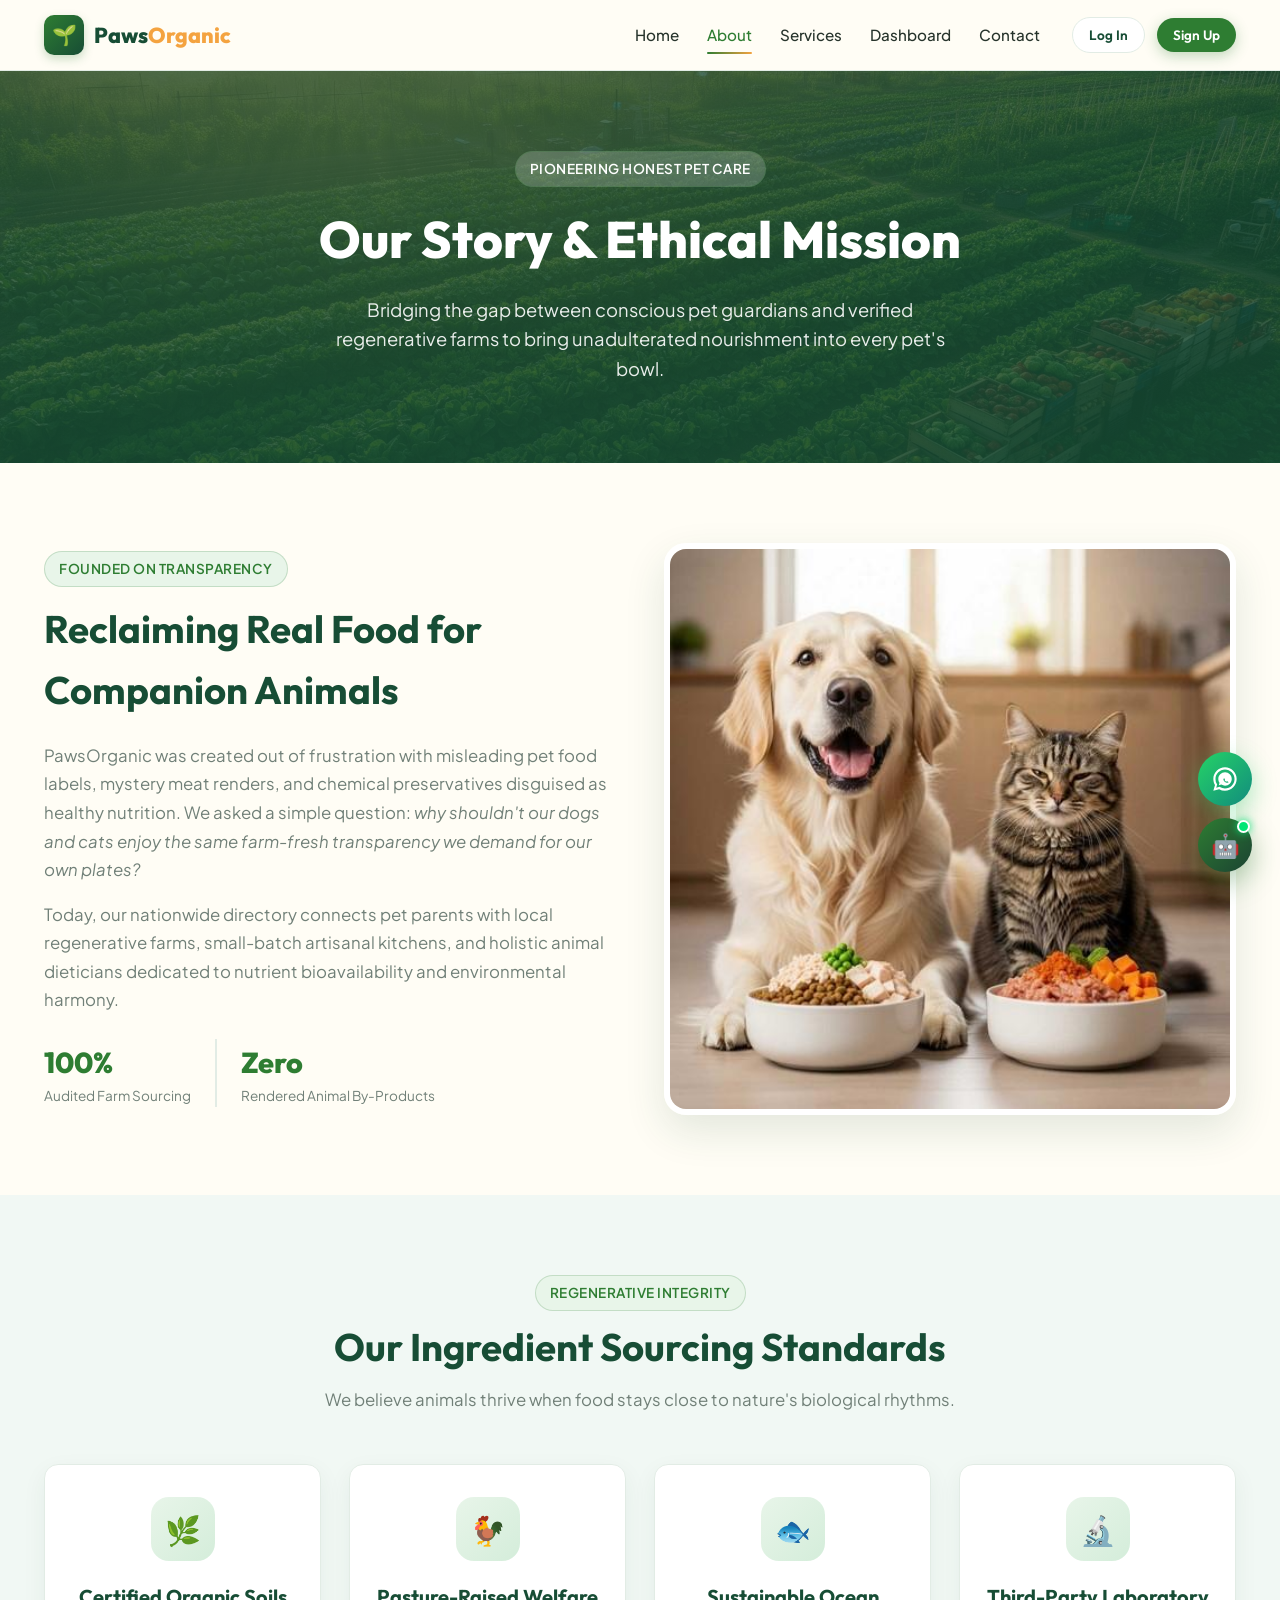
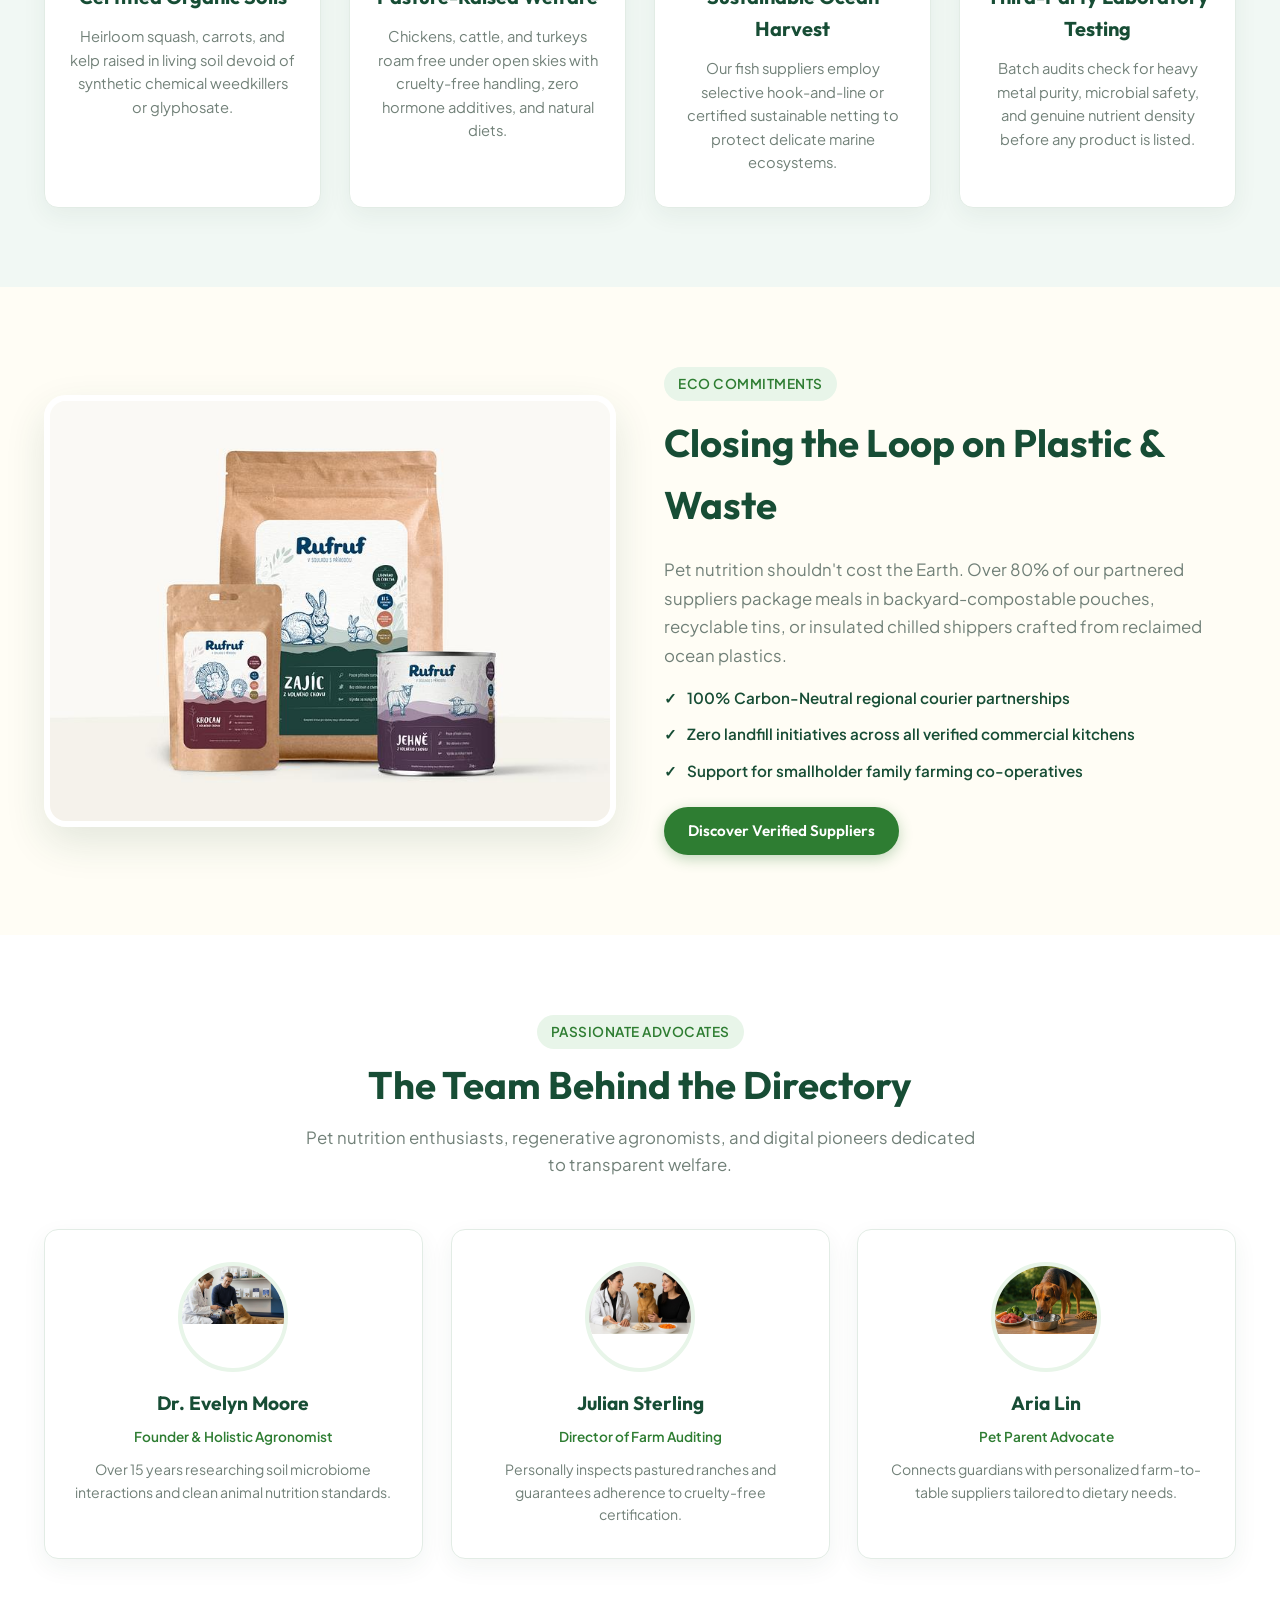
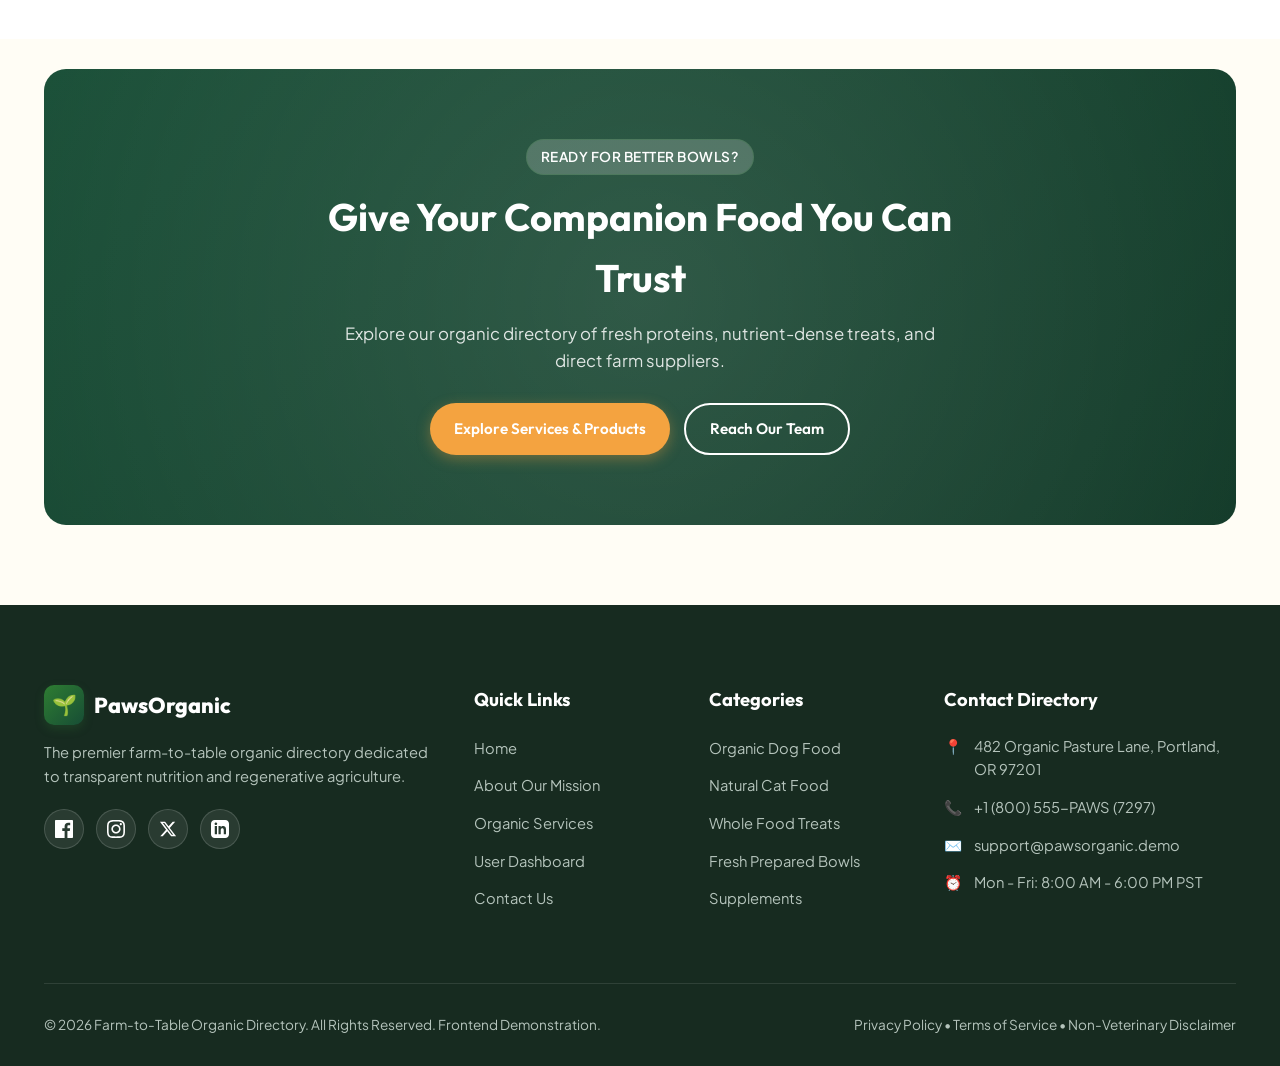
==== commit b96a5c1e: "1st cotimt" ====
--- a/about.html
+++ b/about.html
@@ -271,10 +271,18 @@
           </div>
           <p>The premier farm-to-table organic directory dedicated to transparent nutrition and regenerative agriculture.</p>
           <div class="social-links">
-            <a href="#" class="social-btn">FB</a>
-            <a href="#" class="social-btn">IG</a>
-            <a href="#" class="social-btn">X</a>
-            <a href="#" class="social-btn">IN</a>
+            <a href="https://facebook.com" target="_blank" rel="noopener noreferrer" class="social-btn" aria-label="Follow on Facebook">
+              <svg viewBox="0 0 24 24"><path d="M22.675 0h-21.35C.597 0 0 .597 0 1.326v21.348C0 23.403.597 24 1.326 24H12.82v-9.294H9.692V11.08h3.128V8.413c0-3.1 1.893-4.788 4.659-4.788 1.325 0 2.463.099 2.795.143v3.24l-1.918.001c-1.504 0-1.795.715-1.795 1.763v2.313h3.587l-.467 3.626h-3.12V24h6.116c.73 0 1.323-.597 1.323-1.326V1.326C24 .597 23.403 0 22.675 0z"/></svg>
+            </a>
+            <a href="https://instagram.com" target="_blank" rel="noopener noreferrer" class="social-btn" aria-label="Follow on Instagram">
+              <svg viewBox="0 0 24 24"><path d="M12 2.163c3.204 0 3.584.012 4.85.07 3.252.148 4.771 1.691 4.919 4.919.058 1.265.069 1.645.069 4.849 0 3.205-.012 3.584-.069 4.849-.149 3.225-1.664 4.771-4.919 4.919-1.266.058-1.644.07-4.85.07-3.204 0-3.584-.012-4.849-.07-3.26-.149-4.771-1.699-4.919-4.92-.058-1.265-.07-1.644-.07-4.849 0-3.204.013-3.583.07-4.849.149-3.227 1.664-4.771 4.919-4.919 1.266-.057 1.645-.069 4.849-.069zm0-2.163c-3.259 0-3.667.014-4.947.072-4.358.2-6.78 2.618-6.98 6.98-.059 1.281-.073 1.689-.073 4.948 0 3.259.014 3.668.072 4.948.2 4.358 2.618 6.78 6.98 6.98 1.281.058 1.689.072 4.948.072 3.259 0 3.668-.014 4.948-.072 4.354-.2 6.782-2.618 6.979-6.98.059-1.28.073-1.689.073-4.948 0-3.259-.014-3.667-.072-4.947-.196-4.354-2.617-6.78-6.979-6.98-1.281-.059-1.69-.073-4.949-.073zm0 5.838c-3.403 0-6.162 2.759-6.162 6.162s2.759 6.163 6.162 6.163 6.162-2.759 6.162-6.163c0-3.403-2.759-6.162-6.162-6.162zm0 10.162c-2.209 0-4-1.79-4-4 0-2.209 1.791-4 4-4s4 1.791 4 4c0 2.21-1.791 4-4 4zm6.406-11.845c-.796 0-1.441.645-1.441 1.44s.645 1.44 1.441 1.44c.795 0 1.439-.645 1.439-1.44s-.644-1.44-1.439-1.44z"/></svg>
+            </a>
+            <a href="https://x.com" target="_blank" rel="noopener noreferrer" class="social-btn" aria-label="Follow on X (Twitter)">
+              <svg viewBox="0 0 24 24"><path d="M18.244 2.25h3.308l-7.227 8.26 8.502 11.24H16.17l-5.214-6.817L4.99 21.75H1.68l7.73-8.835L1.254 2.25H8.08l4.713 6.231zm-1.161 17.52h1.833L7.084 4.126H5.117z"/></svg>
+            </a>
+            <a href="https://linkedin.com" target="_blank" rel="noopener noreferrer" class="social-btn" aria-label="Connect on LinkedIn">
+              <svg viewBox="0 0 24 24"><path d="M19 0h-14c-2.761 0-5 2.239-5 5v14c0 2.761 2.239 5 5 5h14c2.762 0 5-2.239 5-5v-14c0-2.761-2.238-5-5-5zm-11 19h-3v-11h3v11zm-1.5-12.268c-.966 0-1.75-.79-1.75-1.764s.784-1.764 1.75-1.764 1.75.79 1.75 1.764-.783 1.764-1.75 1.764zm13.5 12.268h-3v-5.604c0-3.368-4-3.113-4 0v5.604h-3v-11h3v1.765c1.396-2.586 7-2.777 7 2.476v6.759z"/></svg>
+            </a>
           </div>
         </div>
 
--- a/css/style.css
+++ b/css/style.css
@@ -647,6 +647,10 @@
   transition: transform 0.2s ease, box-shadow 0.2s ease;
 }
 
+.hero-search-btn .btn-text-short {
+  display: none;
+}
+
 .hero-search-btn:hover {
   transform: translateY(-2px) scale(1.03);
   box-shadow: 0 6px 18px rgba(230, 81, 0, 0.45);
@@ -1586,15 +1590,47 @@
   border-radius: var(--radius-md);
   padding: 32px 24px;
   border: 1px solid var(--border-light);
-  box-shadow: var(--shadow-sm);
+  box-shadow: 0 8px 24px rgba(27, 67, 50, 0.06);
   text-align: center;
-  transition: all var(--transition-normal);
+  position: relative;
+  overflow: hidden;
+  transition: transform 0.45s cubic-bezier(0.16, 1, 0.3, 1),
+              box-shadow 0.45s cubic-bezier(0.16, 1, 0.3, 1),
+              border-color 0.35s ease;
+  transform: translateY(0) perspective(800px) rotateX(0deg);
+  will-change: transform, box-shadow;
+}
+
+/* 3D Diagonal Shine Sweep for Why-Card */
+.why-card::before {
+  content: '';
+  position: absolute;
+  top: 0;
+  left: -130%;
+  width: 80%;
+  height: 100%;
+  background: linear-gradient(
+    115deg,
+    transparent 0%,
+    rgba(255, 255, 255, 0.45) 45%,
+    rgba(255, 255, 255, 0.85) 55%,
+    transparent 100%
+  );
+  transform: skewX(-25deg);
+  pointer-events: none;
+  z-index: 5;
+  transition: none;
 }
 
 .why-card:hover {
-  transform: translateY(-6px);
-  box-shadow: var(--shadow-md);
+  transform: translateY(-10px) perspective(800px) rotateX(4deg) scale(1.025);
+  box-shadow: 0 24px 48px rgba(46, 125, 50, 0.16), 0 8px 18px rgba(0, 0, 0, 0.05);
   border-color: var(--primary-green);
+}
+
+.why-card:hover::before {
+  left: 150%;
+  transition: left 0.8s cubic-bezier(0.16, 1, 0.3, 1);
 }
 
 .why-icon {
@@ -1608,6 +1644,12 @@
   justify-content: center;
   font-size: 1.8rem;
   margin: 0 auto 20px;
+  transition: transform 0.4s cubic-bezier(0.16, 1, 0.3, 1), box-shadow 0.4s ease;
+}
+
+.why-card:hover .why-icon {
+  transform: scale(1.15) rotate(8deg);
+  box-shadow: 0 10px 24px rgba(46, 125, 50, 0.25);
 }
 
 .why-card h3 {
@@ -1630,6 +1672,7 @@
   grid-template-columns: repeat(4, 1fr);
   gap: 24px;
   position: relative;
+  perspective: 1000px;
 }
 
 .process-step {
@@ -1637,16 +1680,47 @@
   padding: 30px 20px;
   border-radius: var(--radius-md);
   border: 1px solid var(--border-light);
-  box-shadow: var(--shadow-sm);
+  box-shadow: 0 8px 24px rgba(27, 67, 50, 0.06);
   text-align: center;
   position: relative;
-  transition: all var(--transition-normal);
+  overflow: hidden;
+  transition: transform 0.45s cubic-bezier(0.16, 1, 0.3, 1),
+              box-shadow 0.45s cubic-bezier(0.16, 1, 0.3, 1),
+              border-color 0.35s ease;
+  transform: translateY(0) perspective(800px) rotateX(0deg);
+  will-change: transform, box-shadow;
+}
+
+/* 3D Diagonal Shine Sweep for Process Step */
+.process-step::before {
+  content: '';
+  position: absolute;
+  top: 0;
+  left: -130%;
+  width: 80%;
+  height: 100%;
+  background: linear-gradient(
+    115deg,
+    transparent 0%,
+    rgba(255, 255, 255, 0.45) 45%,
+    rgba(255, 255, 255, 0.85) 55%,
+    transparent 100%
+  );
+  transform: skewX(-25deg);
+  pointer-events: none;
+  z-index: 5;
+  transition: none;
 }
 
 .process-step:hover {
-  transform: translateY(-6px);
-  box-shadow: var(--shadow-md);
+  transform: translateY(-10px) perspective(800px) rotateX(4deg) scale(1.025);
+  box-shadow: 0 24px 48px rgba(46, 125, 50, 0.16), 0 8px 18px rgba(0, 0, 0, 0.05);
   border-color: var(--primary-green);
+}
+
+.process-step:hover::before {
+  left: 150%;
+  transition: left 0.8s cubic-bezier(0.16, 1, 0.3, 1);
 }
 
 .step-number {
@@ -1701,6 +1775,7 @@
   display: grid;
   grid-template-columns: repeat(auto-fit, minmax(300px, 1fr));
   gap: 26px;
+  perspective: 1000px;
 }
 
 .testimonial-card {
@@ -1708,9 +1783,48 @@
   border-radius: var(--radius-md);
   padding: 28px;
   border: 1px solid var(--border-light);
-  box-shadow: var(--shadow-sm);
+  box-shadow: 0 8px 24px rgba(27, 67, 50, 0.06);
   display: flex;
   flex-direction: column;
+  position: relative;
+  overflow: hidden;
+  transition: transform 0.45s cubic-bezier(0.16, 1, 0.3, 1),
+              box-shadow 0.45s cubic-bezier(0.16, 1, 0.3, 1),
+              border-color 0.35s ease;
+  transform: translateY(0) perspective(800px) rotateX(0deg);
+  will-change: transform, box-shadow;
+}
+
+/* 3D Diagonal Shine Sweep for Testimonial Card */
+.testimonial-card::before {
+  content: '';
+  position: absolute;
+  top: 0;
+  left: -130%;
+  width: 80%;
+  height: 100%;
+  background: linear-gradient(
+    115deg,
+    transparent 0%,
+    rgba(255, 255, 255, 0.45) 45%,
+    rgba(255, 255, 255, 0.85) 55%,
+    transparent 100%
+  );
+  transform: skewX(-25deg);
+  pointer-events: none;
+  z-index: 5;
+  transition: none;
+}
+
+.testimonial-card:hover {
+  transform: translateY(-9px) perspective(800px) rotateX(3.5deg) scale(1.02);
+  box-shadow: 0 22px 46px rgba(46, 125, 50, 0.16), 0 6px 16px rgba(0, 0, 0, 0.05);
+  border-color: var(--primary-green);
+}
+
+.testimonial-card:hover::before {
+  left: 150%;
+  transition: left 0.8s cubic-bezier(0.16, 1, 0.3, 1);
 }
 
 .testimonial-rating {
@@ -1888,23 +2002,166 @@
 .social-links {
   display: flex;
   gap: 12px;
+  align-items: center;
 }
 
 .social-btn {
-  width: 36px;
-  height: 36px;
+  width: 40px;
+  height: 40px;
   border-radius: 50%;
-  background: rgba(255,255,255,0.08);
+  background: rgba(255, 255, 255, 0.08);
+  border: 1px solid rgba(255, 255, 255, 0.15);
   display: flex;
   align-items: center;
   justify-content: center;
   color: var(--white);
-  transition: all var(--transition-fast);
+  transition: all 0.3s cubic-bezier(0.16, 1, 0.3, 1);
+  text-decoration: none;
+}
+
+.social-btn svg {
+  width: 18px;
+  height: 18px;
+  fill: currentColor;
+  transition: transform 0.3s ease;
 }
 
 .social-btn:hover {
   background: var(--primary-green);
-  transform: translateY(-2px);
+  color: #ffffff;
+  border-color: var(--primary-green);
+  transform: translateY(-3px) scale(1.08);
+  box-shadow: 0 8px 18px rgba(46, 125, 50, 0.35);
+}
+
+.social-btn:hover svg {
+  transform: scale(1.1);
+}
+
+/* Contact Page Social Section */
+.contact-social-box {
+  margin-top: 24px;
+  padding: 20px 24px;
+  background: var(--white);
+  border-radius: var(--radius-md);
+  border: 1px solid var(--border-light);
+  box-shadow: 0 4px 14px rgba(27, 67, 50, 0.04);
+}
+
+.contact-social-box h4 {
+  font-family: var(--font-heading);
+  font-size: 1.05rem;
+  color: var(--dark-green);
+  margin-bottom: 6px;
+  font-weight: 700;
+}
+
+.contact-social-box p {
+  font-size: 0.88rem;
+  color: var(--muted-text);
+  margin-bottom: 16px;
+}
+
+.contact-social-box .social-links {
+  display: flex;
+  flex-wrap: wrap;
+  gap: 10px;
+}
+
+.contact-social-box .social-btn {
+  background: var(--light-green-alt);
+  color: var(--dark-green);
+  border: 1px solid var(--border-light);
+}
+
+.contact-social-box .social-btn:hover {
+  background: var(--primary-green);
+  color: #ffffff;
+  border-color: var(--primary-green);
+}
+
+/* Google Map Section */
+.map-section {
+  padding: 0 0 80px 0;
+  background: var(--light-cream);
+}
+
+.map-wrapper {
+  background: var(--white);
+  border-radius: var(--radius-lg);
+  overflow: hidden;
+  box-shadow: 0 10px 30px rgba(27, 67, 50, 0.08);
+  border: 1px solid var(--border-light);
+}
+
+.map-header {
+  padding: 20px 28px;
+  background: linear-gradient(135deg, var(--dark-green), var(--primary-green));
+  color: var(--white);
+  display: flex;
+  justify-content: space-between;
+  align-items: center;
+  flex-wrap: wrap;
+  gap: 12px;
+}
+
+.map-header-title {
+  display: flex;
+  align-items: center;
+  gap: 12px;
+}
+
+.map-header-title svg {
+  width: 24px;
+  height: 24px;
+  fill: #ffca28;
+}
+
+.map-header h3 {
+  font-family: var(--font-heading);
+  font-size: 1.25rem;
+  margin: 0;
+  color: #ffffff;
+}
+
+.map-header p {
+  font-size: 0.85rem;
+  margin: 0;
+  opacity: 0.9;
+}
+
+.map-header .btn-map-dir {
+  background: rgba(255, 255, 255, 0.18);
+  color: #ffffff;
+  padding: 8px 16px;
+  border-radius: 20px;
+  font-size: 0.85rem;
+  font-weight: 600;
+  text-decoration: none;
+  display: inline-flex;
+  align-items: center;
+  gap: 6px;
+  border: 1px solid rgba(255, 255, 255, 0.3);
+  transition: all 0.25s ease;
+}
+
+.map-header .btn-map-dir:hover {
+  background: #ffffff;
+  color: var(--dark-green);
+}
+
+.map-iframe-container {
+  width: 100%;
+  height: 440px;
+  position: relative;
+  border: none;
+}
+
+.map-iframe-container iframe {
+  width: 100%;
+  height: 100%;
+  border: 0;
+  display: block;
 }
 
 /* ==========================================================================
@@ -2138,6 +2395,7 @@
   grid-template-columns: repeat(3, 1fr);
   gap: 20px;
   margin-bottom: 30px;
+  perspective: 1000px;
 }
 
 .dash-stat-card {
@@ -2145,10 +2403,49 @@
   border-radius: var(--radius-md);
   padding: 24px;
   border: 1px solid var(--border-light);
-  box-shadow: var(--shadow-sm);
+  box-shadow: 0 6px 18px rgba(27, 67, 50, 0.05);
   display: flex;
   align-items: center;
   gap: 18px;
+  position: relative;
+  overflow: hidden;
+  transition: transform 0.45s cubic-bezier(0.16, 1, 0.3, 1),
+              box-shadow 0.45s cubic-bezier(0.16, 1, 0.3, 1),
+              border-color 0.35s ease;
+  transform: translateY(0) perspective(800px) rotateX(0deg);
+  will-change: transform, box-shadow;
+}
+
+/* 3D Diagonal Shine Sweep for Dashboard Stat Card */
+.dash-stat-card::before {
+  content: '';
+  position: absolute;
+  top: 0;
+  left: -130%;
+  width: 80%;
+  height: 100%;
+  background: linear-gradient(
+    115deg,
+    transparent 0%,
+    rgba(255, 255, 255, 0.45) 45%,
+    rgba(255, 255, 255, 0.85) 55%,
+    transparent 100%
+  );
+  transform: skewX(-25deg);
+  pointer-events: none;
+  z-index: 5;
+  transition: none;
+}
+
+.dash-stat-card:hover {
+  transform: translateY(-8px) perspective(800px) rotateX(3.5deg) scale(1.025);
+  box-shadow: 0 20px 42px rgba(46, 125, 50, 0.16), 0 6px 14px rgba(0, 0, 0, 0.04);
+  border-color: var(--primary-green);
+}
+
+.dash-stat-card:hover::before {
+  left: 150%;
+  transition: left 0.8s cubic-bezier(0.16, 1, 0.3, 1);
 }
 
 .dash-stat-icon {
@@ -2161,6 +2458,12 @@
   align-items: center;
   justify-content: center;
   font-size: 1.5rem;
+  transition: transform 0.4s cubic-bezier(0.16, 1, 0.3, 1), box-shadow 0.4s ease;
+}
+
+.dash-stat-card:hover .dash-stat-icon {
+  transform: scale(1.15) rotate(8deg);
+  box-shadow: 0 8px 18px rgba(46, 125, 50, 0.22);
 }
 
 .dash-stat-data h3 {
@@ -2180,8 +2483,13 @@
   border-radius: var(--radius-md);
   border: 1px solid var(--border-light);
   padding: 28px;
-  box-shadow: var(--shadow-sm);
+  box-shadow: 0 6px 20px rgba(27, 67, 50, 0.04);
   margin-bottom: 30px;
+  transition: transform 0.35s ease, box-shadow 0.35s ease;
+}
+
+.dash-panel:hover {
+  box-shadow: 0 12px 30px rgba(27, 67, 50, 0.08);
 }
 
 .dash-panel-head {
@@ -2251,6 +2559,7 @@
   display: flex;
   flex-direction: column;
   gap: 24px;
+  perspective: 1000px;
 }
 
 .contact-card {
@@ -2258,10 +2567,49 @@
   border-radius: var(--radius-md);
   padding: 24px;
   border: 1px solid var(--border-light);
-  box-shadow: var(--shadow-sm);
+  box-shadow: 0 6px 18px rgba(27, 67, 50, 0.05);
   display: flex;
   align-items: flex-start;
   gap: 16px;
+  position: relative;
+  overflow: hidden;
+  transition: transform 0.45s cubic-bezier(0.16, 1, 0.3, 1),
+              box-shadow 0.45s cubic-bezier(0.16, 1, 0.3, 1),
+              border-color 0.35s ease;
+  transform: translateY(0) perspective(800px) rotateX(0deg);
+  will-change: transform, box-shadow;
+}
+
+/* 3D Diagonal Shine Sweep for Contact Card */
+.contact-card::before {
+  content: '';
+  position: absolute;
+  top: 0;
+  left: -130%;
+  width: 80%;
+  height: 100%;
+  background: linear-gradient(
+    115deg,
+    transparent 0%,
+    rgba(255, 255, 255, 0.45) 45%,
+    rgba(255, 255, 255, 0.85) 55%,
+    transparent 100%
+  );
+  transform: skewX(-25deg);
+  pointer-events: none;
+  z-index: 5;
+  transition: none;
+}
+
+.contact-card:hover {
+  transform: translateY(-8px) perspective(800px) rotateX(3deg) scale(1.02);
+  box-shadow: 0 20px 42px rgba(46, 125, 50, 0.16), 0 6px 14px rgba(0, 0, 0, 0.04);
+  border-color: var(--primary-green);
+}
+
+.contact-card:hover::before {
+  left: 150%;
+  transition: left 0.8s cubic-bezier(0.16, 1, 0.3, 1);
 }
 
 .contact-card-icon {
--- a/css/responsive.css
+++ b/css/responsive.css
@@ -99,6 +99,40 @@
     gap: 20px;
   }
 
+  /* Section card layouts at <= 1024px:
+     1. Explore Section (Categories): 3x3 (repeat(3, 1fr))
+     2. Handpicked Section (Featured Products): 2x2 (repeat(2, 1fr))
+     3. Next Section (Featured Suppliers): 2 columns with 3rd card centered
+     4. That Next Section (Why Choose Us): 2x2 (repeat(2, 1fr)) */
+  .categories-grid {
+    grid-template-columns: repeat(3, 1fr) !important;
+    gap: 16px;
+  }
+
+  .products-grid {
+    grid-template-columns: repeat(2, 1fr) !important;
+    gap: 20px;
+  }
+
+  .suppliers-grid {
+    grid-template-columns: repeat(2, 1fr) !important;
+    gap: 24px;
+  }
+
+  .suppliers-grid > .supplier-card:nth-child(3) {
+    grid-column: 1 / -1;
+    max-width: 520px;
+    width: 100%;
+    margin-left: auto;
+    margin-right: auto;
+    justify-self: center;
+  }
+
+  .why-us-grid {
+    grid-template-columns: repeat(2, 1fr) !important;
+    gap: 20px;
+  }
+
   /* Footer layout */
   .footer-grid {
     grid-template-columns: repeat(2, 1fr);
@@ -223,6 +257,15 @@
     text-align: center;
   }
 
+  .map-iframe-container {
+    height: 320px;
+  }
+
+  .map-header {
+    flex-direction: column;
+    align-items: flex-start;
+  }
+
   .dashboard-menu {
     flex-direction: column;
   }
@@ -259,32 +302,69 @@
   }
 
   .hero-search-box {
-    flex-direction: column;
-    border-radius: var(--radius-md);
-    padding: 12px;
+    flex-direction: row;
+    align-items: center;
+    border-radius: var(--radius-pill);
+    padding: 5px 6px 5px 16px;
+    gap: 8px;
+    width: 100%;
+    max-width: 100%;
+    box-sizing: border-box;
+    background: rgba(255, 255, 255, 0.95);
+    box-shadow: 0 4px 18px rgba(27, 67, 50, 0.1);
+  }
+
+  .hero-search-box .search-icon-anim {
+    display: block;
+    font-size: 1rem;
+    flex-shrink: 0;
   }
 
   .hero-search-box input {
-    width: 100%;
-    text-align: center;
-    padding: 8px 0;
+    width: auto;
+    flex: 1;
+    min-width: 0;
+    text-align: left;
+    padding: 8px 4px;
+    font-size: 0.88rem;
+    box-sizing: border-box;
+  }
+
+  .hero-search-box input::placeholder {
+    font-size: 0.82rem;
+    color: #718096;
   }
 
   .hero-search-box .btn {
-    width: 100%;
+    width: auto;
+    flex-shrink: 0;
+    padding: 9px 14px;
+    font-size: 0.82rem;
+    border-radius: var(--radius-pill);
+    box-sizing: border-box;
+    white-space: nowrap;
   }
 
   .categories-grid {
-    grid-template-columns: repeat(2, 1fr);
+    grid-template-columns: repeat(2, 1fr) !important;
     gap: 12px;
   }
 
   .products-grid {
-    grid-template-columns: 1fr;
+    grid-template-columns: 1fr !important;
   }
 
   .suppliers-grid {
-    grid-template-columns: 1fr;
+    grid-template-columns: 1fr !important;
+  }
+
+  .suppliers-grid > .supplier-card:nth-child(3) {
+    grid-column: auto !important;
+    max-width: 100% !important;
+  }
+
+  .why-us-grid {
+    grid-template-columns: 1fr !important;
   }
 
   .contact-form-box {
@@ -296,8 +376,85 @@
     width: 94%;
   }
 
+  /* Dashboard Mobile App-like Refinements */
+  .dashboard-wrapper {
+    padding: 20px 0 60px;
+    gap: 20px;
+  }
+
+  .dashboard-sidebar {
+    padding: 18px 16px;
+    border-radius: var(--radius-md);
+  }
+
+  .user-profile-badge {
+    padding-bottom: 14px;
+    margin-bottom: 14px;
+    gap: 12px;
+  }
+
+  .user-avatar-circle {
+    width: 44px;
+    height: 44px;
+    font-size: 1.15rem;
+  }
+
+  .user-meta h4 {
+    font-size: 1rem;
+  }
+
+  .dashboard-menu {
+    display: grid;
+    grid-template-columns: repeat(2, 1fr);
+    gap: 8px;
+  }
+
+  .dash-menu-item {
+    padding: 10px 12px;
+    font-size: 0.84rem;
+    border-radius: 12px;
+    justify-content: flex-start;
+    gap: 8px;
+  }
+
+  .dash-menu-item.logout {
+    grid-column: span 2;
+    justify-content: center;
+    background: #FFF5F5;
+  }
+
   .dash-panel {
     padding: 20px 16px;
+    border-radius: var(--radius-md);
+  }
+
+  .dash-panel-head {
+    margin-bottom: 16px;
+    padding-bottom: 12px;
+    flex-wrap: wrap;
+    gap: 8px;
+  }
+
+  .dash-panel-head h3 {
+    font-size: 1.1rem;
+  }
+
+  .activity-item {
+    align-items: flex-start;
+    gap: 12px;
+    font-size: 0.88rem;
+    padding: 12px 0;
+  }
+
+  .activity-item > div:nth-child(2) {
+    flex: 1;
+    min-width: 0;
+  }
+
+  .activity-time {
+    font-size: 0.75rem;
+    white-space: nowrap;
+    padding-top: 2px;
   }
 }
 
@@ -327,6 +484,14 @@
     max-width: 100%;
   }
 
+  .hero-search-btn .btn-text-full {
+    display: none;
+  }
+
+  .hero-search-btn .btn-text-short {
+    display: inline;
+  }
+
   .hero-sound-bar {
     max-width: 100%;
     box-sizing: border-box;
@@ -372,6 +537,24 @@
     font-size: 0.72rem;
     padding: 5px 8px;
     letter-spacing: -0.2px;
+  }
+
+  .hero-search-box {
+    padding: 4px 5px 4px 12px;
+    gap: 6px;
+  }
+
+  .hero-search-box input {
+    font-size: 0.82rem;
+  }
+
+  .hero-search-box input::placeholder {
+    font-size: 0.76rem;
+  }
+
+  .hero-search-box .btn {
+    padding: 8px 12px;
+    font-size: 0.78rem;
   }
 
   .hero-sound-bar {
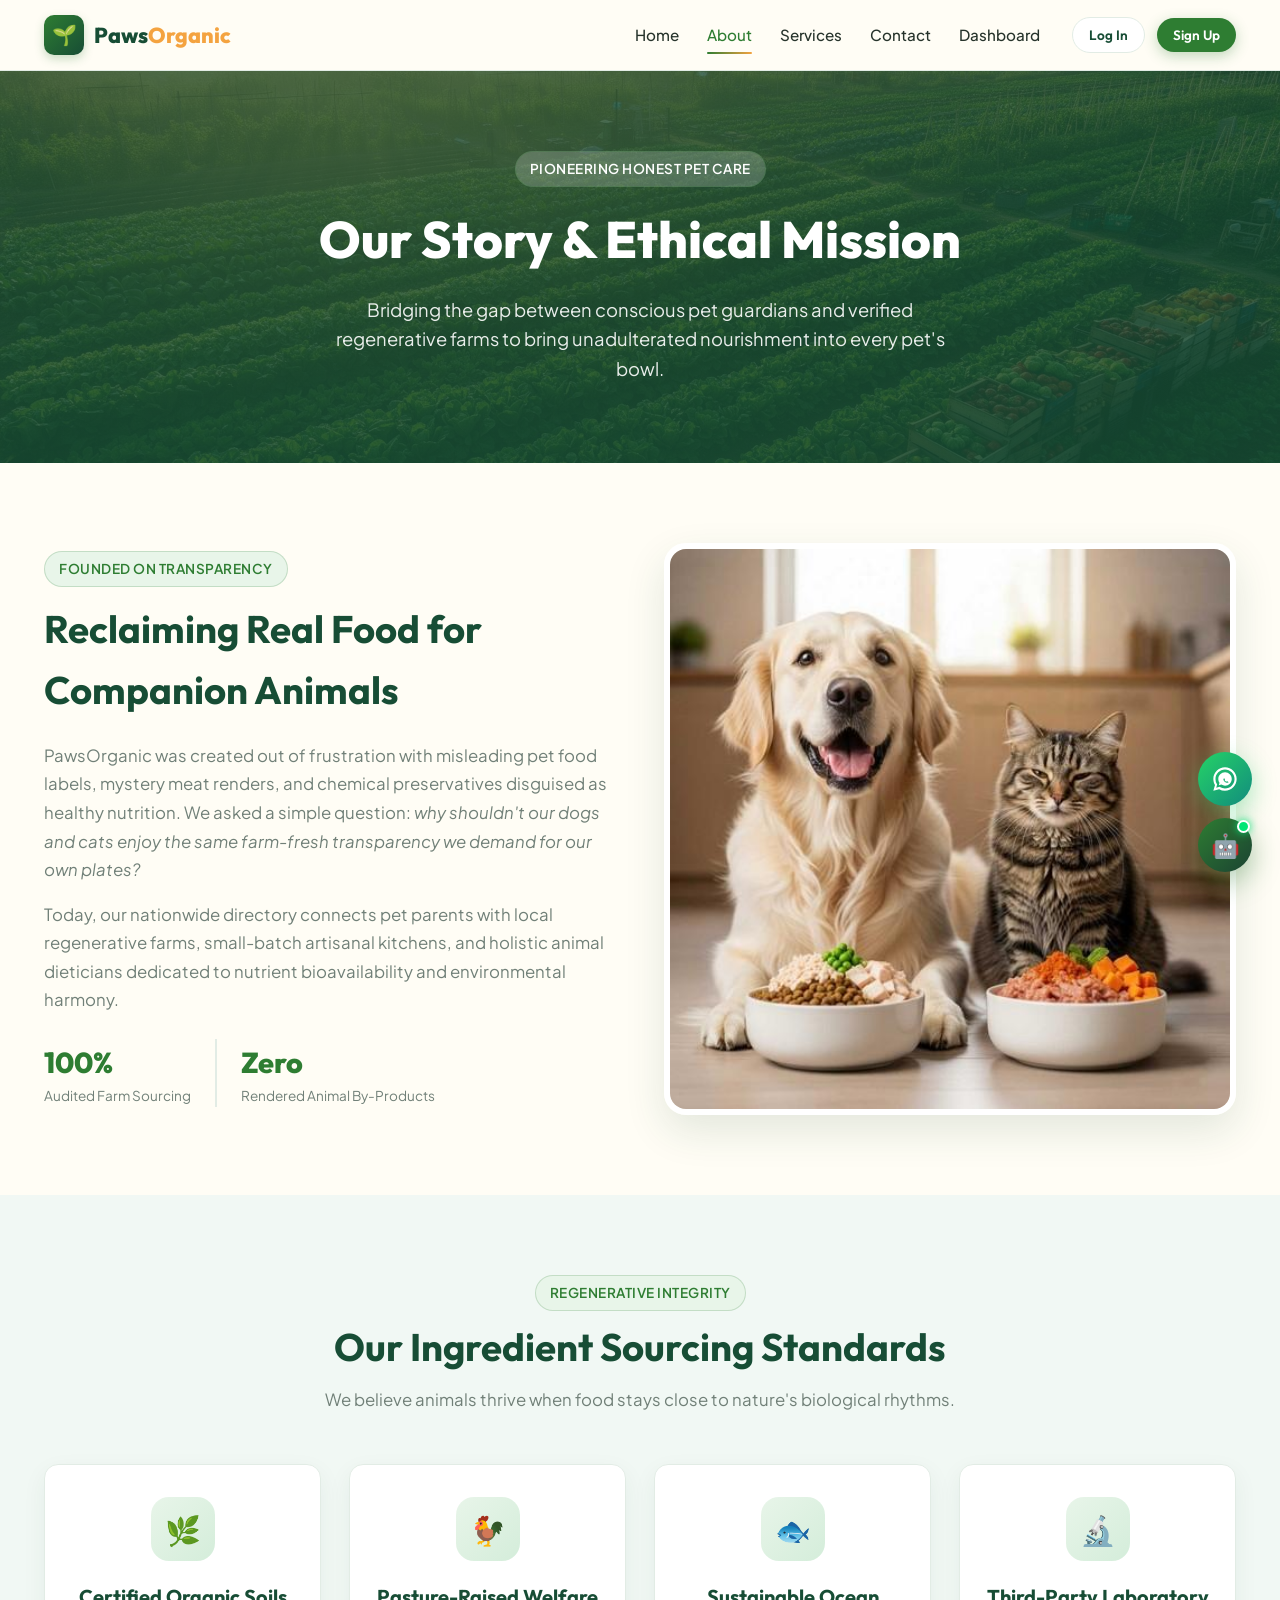
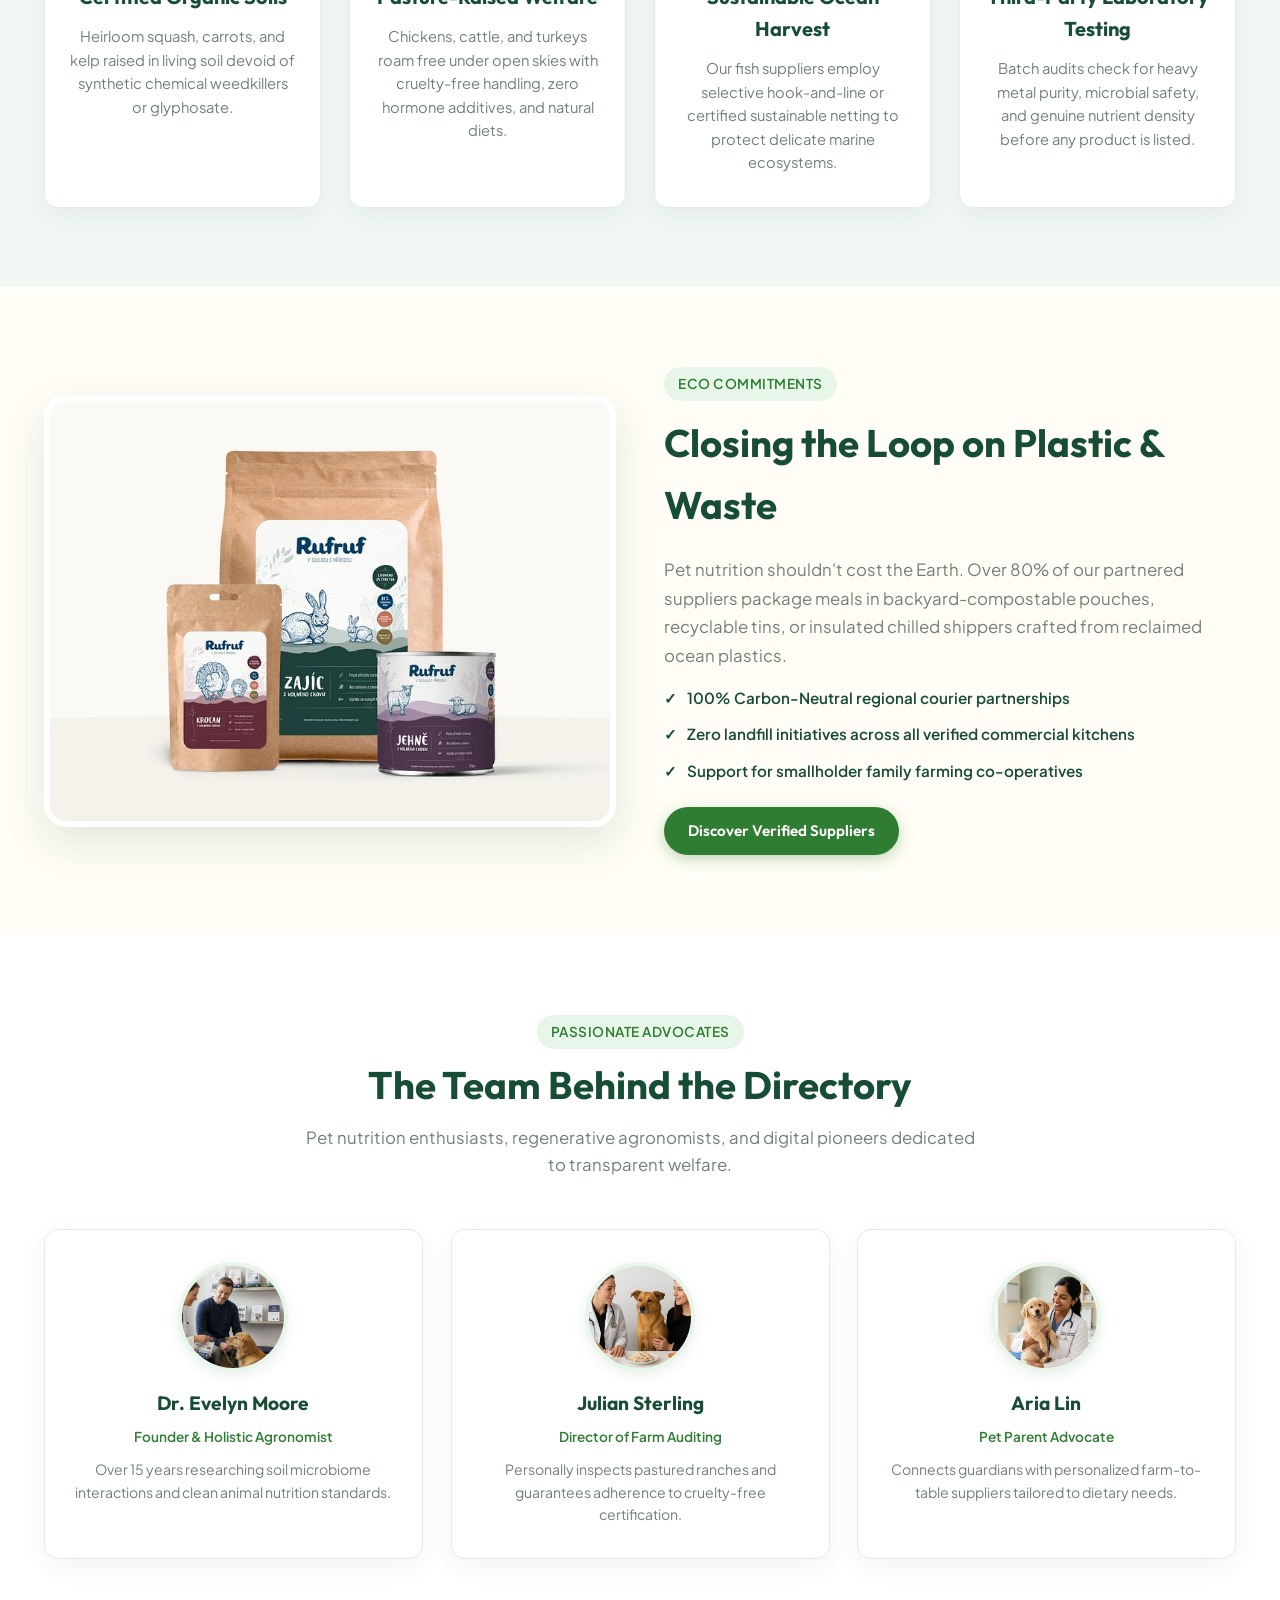
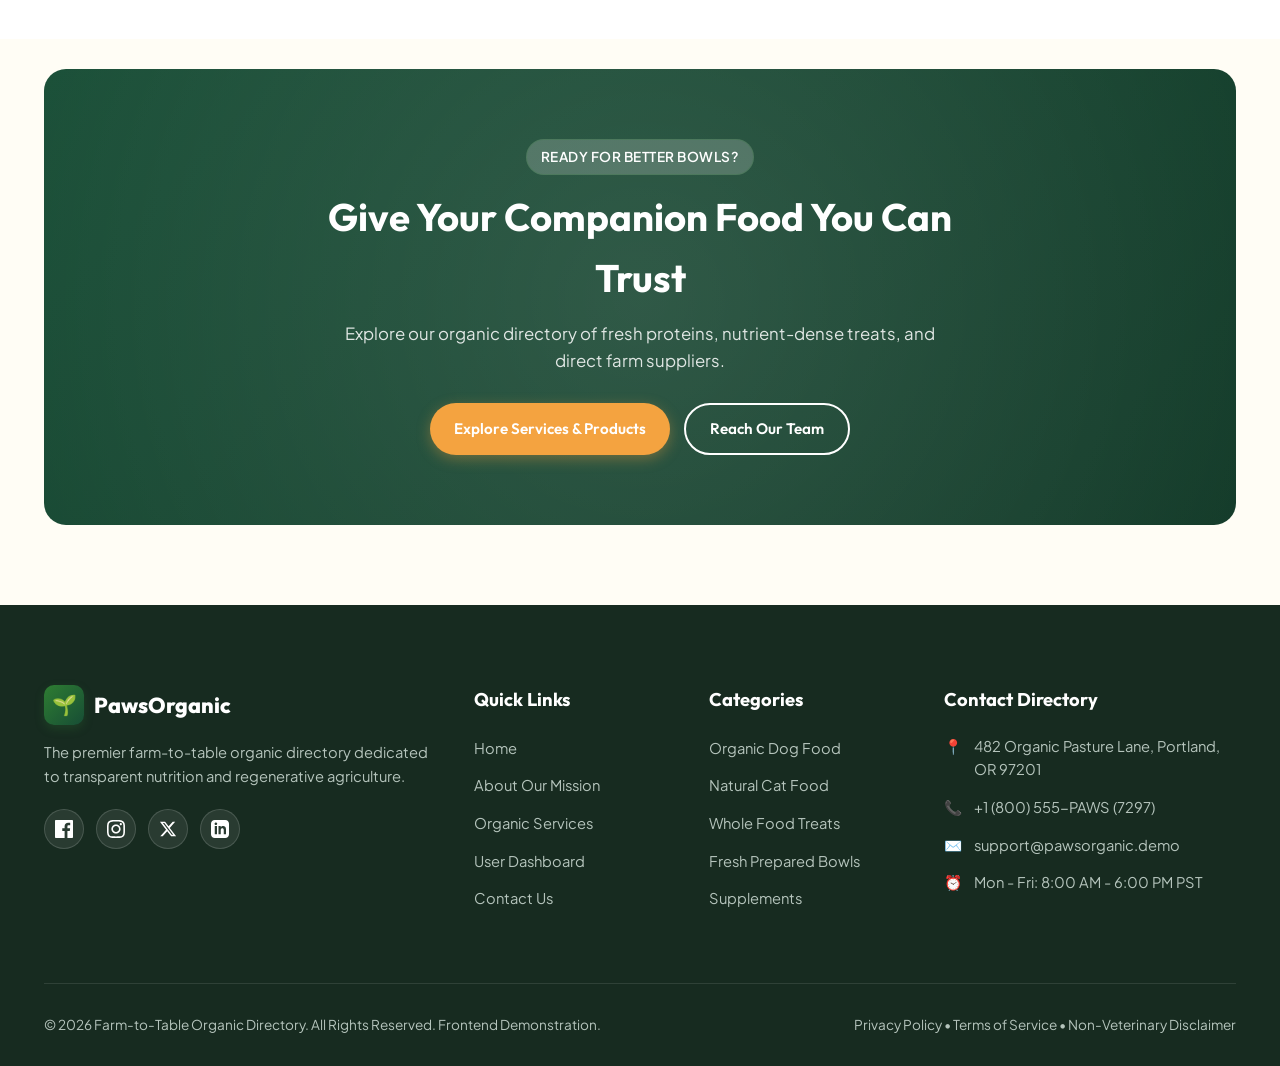
==== commit b2dcbd27: "2nd comit" ====
--- a/about.html
+++ b/about.html
@@ -29,8 +29,8 @@
           <li><a href="index.html" class="nav-link">Home</a></li>
           <li><a href="about.html" class="nav-link active">About</a></li>
           <li><a href="services.html" class="nav-link">Services</a></li>
+          <li><a href="contact.html" class="nav-link">Contact</a></li>
           <li><a href="dashboard.html" class="nav-link">Dashboard</a></li>
-          <li><a href="contact.html" class="nav-link">Contact</a></li>
         </ul>
         <div class="nav-auth-actions">
           <button class="btn btn-secondary btn-sm open-login-btn">Log In</button>
@@ -54,8 +54,8 @@
       <li><a href="index.html" class="mobile-nav-link"><span>🏡</span> Home</a></li>
       <li><a href="about.html" class="mobile-nav-link active"><span>🌿</span> About</a></li>
       <li><a href="services.html" class="mobile-nav-link"><span>🐾</span> Services</a></li>
+      <li><a href="contact.html" class="mobile-nav-link"><span>✉️</span> Contact</a></li>
       <li><a href="dashboard.html" class="mobile-nav-link"><span>📊</span> Dashboard</a></li>
-      <li><a href="contact.html" class="mobile-nav-link"><span>✉️</span> Contact</a></li>
     </ul>
     <div class="mobile-auth-actions">
       <button class="btn btn-secondary btn-block open-login-btn">Log In</button>
@@ -203,8 +203,8 @@
         <div style="display: grid; grid-template-columns: repeat(auto-fit, minmax(260px, 1fr)); gap: 28px;">
           <!-- Team Member 1 -->
           <div class="why-card" style="text-align: center;">
-            <div style="width: 110px; height: 110px; border-radius: 50%; overflow: hidden; margin: 0 auto 16px; border: 4px solid var(--light-green);">
-              <img src="assets/images/nutrition-consultations.jpg" alt="Dr. Evelyn Moore - Founder">
+            <div class="team-avatar" style="width: 110px; height: 110px; border-radius: 50%; overflow: hidden; margin: 0 auto 16px; border: 4px solid var(--light-green);">
+              <img src="assets/images/nutrition-consultations.jpg" alt="Dr. Evelyn Moore - Founder" style="width: 100%; height: 100%; object-fit: cover; display: block;">
             </div>
             <h3 style="font-size: 1.2rem; margin-bottom: 4px;">Dr. Evelyn Moore</h3>
             <span style="font-size: 0.85rem; color: var(--primary-green); font-weight: 600;">Founder & Holistic Agronomist</span>
@@ -215,8 +215,8 @@
 
           <!-- Team Member 2 -->
           <div class="why-card" style="text-align: center;">
-            <div style="width: 110px; height: 110px; border-radius: 50%; overflow: hidden; margin: 0 auto 16px; border: 4px solid var(--light-green);">
-              <img src="assets/images/veterinary-nutrition.jpg" alt="Julian Sterling - Head of Farm Verification">
+            <div class="team-avatar" style="width: 110px; height: 110px; border-radius: 50%; overflow: hidden; margin: 0 auto 16px; border: 4px solid var(--light-green);">
+              <img src="assets/images/veterinary-nutrition.jpg" alt="Julian Sterling - Head of Farm Verification" style="width: 100%; height: 100%; object-fit: cover; display: block;">
             </div>
             <h3 style="font-size: 1.2rem; margin-bottom: 4px;">Julian Sterling</h3>
             <span style="font-size: 0.85rem; color: var(--primary-green); font-weight: 600;">Director of Farm Auditing</span>
@@ -227,8 +227,8 @@
 
           <!-- Team Member 3 -->
           <div class="why-card" style="text-align: center;">
-            <div style="width: 110px; height: 110px; border-radius: 50%; overflow: hidden; margin: 0 auto 16px; border: 4px solid var(--light-green);">
-              <img src="assets/images/pet-wellness.jpg" alt="Aria Lin - Community & Diet Coordinator">
+            <div class="team-avatar" style="width: 110px; height: 110px; border-radius: 50%; overflow: hidden; margin: 0 auto 16px; border: 4px solid var(--light-green);">
+              <img src="assets/images/aria-lin.jpg" alt="Aria Lin - Pet Parent Advocate" style="width: 100%; height: 100%; object-fit: cover; display: block;">
             </div>
             <h3 style="font-size: 1.2rem; margin-bottom: 4px;">Aria Lin</h3>
             <span style="font-size: 0.85rem; color: var(--primary-green); font-weight: 600;">Pet Parent Advocate</span>
@@ -356,6 +356,22 @@
         </div>
         <button type="submit" class="btn btn-primary btn-block">Log In</button>
       </form>
+
+      <div class="auth-divider">
+        <span>or continue with</span>
+      </div>
+
+      <div class="social-auth-grid">
+        <button type="button" class="btn-social btn-apple" data-provider="Apple" aria-label="Sign in with Apple">
+          <svg viewBox="0 0 170 170" width="16" height="16" fill="currentColor" aria-hidden="true"><path d="M150.37 130.25c-2.45 5.66-5.35 10.87-8.71 15.66-4.58 6.53-8.33 11.05-11.22 13.56-4.48 4.12-9.28 6.23-14.42 6.35-3.69 0-8.14-1.05-13.32-3.18-5.19-2.12-9.97-3.17-14.34-3.17-4.58 0-9.49 1.05-14.75 3.17-5.26 2.13-9.5 3.24-12.74 3.35-4.35.13-9.16-1.9-14.42-6.08-3.7-3.04-7.66-7.79-11.88-14.24-5.32-8.07-9.42-16.92-12.3-26.54-2.88-9.61-4.32-18.79-4.32-27.53 0-12.73 3.39-23.36 10.17-31.9 6.78-8.54 15.22-12.91 25.32-13.12 5.09 0 10.51 1.34 16.27 4.02 5.76 2.68 9.4 4.09 10.92 4.22 1.41-.13 5.37-1.63 11.88-4.49 6.51-2.86 12.08-4.16 16.71-3.9 12.28.64 21.84 5.38 28.68 14.21-10.74 6.53-15.99 15.6-15.75 27.21.25 9.04 3.73 16.59 10.45 22.65 6.72 6.06 14.65 9.57 23.79 10.52-2.19 6.53-4.87 13.04-8.04 19.53zM119.22 31.84c0-7.72 2.76-14.89 8.28-21.52 5.53-6.63 12.24-10.32 20.14-11.08.13 1.02.2 1.94.2 2.76 0 7.55-2.84 14.86-8.52 21.94-5.68 7.08-12.63 10.95-20.84 11.62-.07-1.12-.11-2.12-.11-3.72z"/></svg>
+          <span>Apple</span>
+        </button>
+        <button type="button" class="btn-social btn-facebook" data-provider="Facebook" aria-label="Sign in with Facebook">
+          <svg viewBox="0 0 24 24" width="16" height="16" fill="currentColor" aria-hidden="true"><path d="M24 12.073c0-6.627-5.373-12-12-12s-12 5.373-12 12c0 5.99 4.388 10.954 10.125 11.854v-8.385H7.078v-3.47h3.047V9.43c0-3.007 1.792-4.669 4.533-4.669 1.312 0 2.686.235 2.686.235v2.953H15.83c-1.491 0-1.956.925-1.956 1.874v2.25h3.328l-.532 3.47h-2.796v8.385C19.612 23.027 24 18.062 24 12.073z"/></svg>
+          <span>Facebook</span>
+        </button>
+      </div>
+
       <div class="modal-switch-text">
         Don't have an account? <a href="#" id="switchToSignup">Create an account</a>
       </div>
@@ -405,6 +421,22 @@
         </div>
         <button type="submit" class="btn btn-primary btn-block">Create Account</button>
       </form>
+
+      <div class="auth-divider">
+        <span>or sign up with</span>
+      </div>
+
+      <div class="social-auth-grid">
+        <button type="button" class="btn-social btn-apple" data-provider="Apple" aria-label="Sign up with Apple">
+          <svg viewBox="0 0 170 170" width="16" height="16" fill="currentColor" aria-hidden="true"><path d="M150.37 130.25c-2.45 5.66-5.35 10.87-8.71 15.66-4.58 6.53-8.33 11.05-11.22 13.56-4.48 4.12-9.28 6.23-14.42 6.35-3.69 0-8.14-1.05-13.32-3.18-5.19-2.12-9.97-3.17-14.34-3.17-4.58 0-9.49 1.05-14.75 3.17-5.26 2.13-9.5 3.24-12.74 3.35-4.35.13-9.16-1.9-14.42-6.08-3.7-3.04-7.66-7.79-11.88-14.24-5.32-8.07-9.42-16.92-12.3-26.54-2.88-9.61-4.32-18.79-4.32-27.53 0-12.73 3.39-23.36 10.17-31.9 6.78-8.54 15.22-12.91 25.32-13.12 5.09 0 10.51 1.34 16.27 4.02 5.76 2.68 9.4 4.09 10.92 4.22 1.41-.13 5.37-1.63 11.88-4.49 6.51-2.86 12.08-4.16 16.71-3.9 12.28.64 21.84 5.38 28.68 14.21-10.74 6.53-15.99 15.6-15.75 27.21.25 9.04 3.73 16.59 10.45 22.65 6.72 6.06 14.65 9.57 23.79 10.52-2.19 6.53-4.87 13.04-8.04 19.53zM119.22 31.84c0-7.72 2.76-14.89 8.28-21.52 5.53-6.63 12.24-10.32 20.14-11.08.13 1.02.2 1.94.2 2.76 0 7.55-2.84 14.86-8.52 21.94-5.68 7.08-12.63 10.95-20.84 11.62-.07-1.12-.11-2.12-.11-3.72z"/></svg>
+          <span>Apple</span>
+        </button>
+        <button type="button" class="btn-social btn-facebook" data-provider="Facebook" aria-label="Sign up with Facebook">
+          <svg viewBox="0 0 24 24" width="16" height="16" fill="currentColor" aria-hidden="true"><path d="M24 12.073c0-6.627-5.373-12-12-12s-12 5.373-12 12c0 5.99 4.388 10.954 10.125 11.854v-8.385H7.078v-3.47h3.047V9.43c0-3.007 1.792-4.669 4.533-4.669 1.312 0 2.686.235 2.686.235v2.953H15.83c-1.491 0-1.956.925-1.956 1.874v2.25h3.328l-.532 3.47h-2.796v8.385C19.612 23.027 24 18.062 24 12.073z"/></svg>
+          <span>Facebook</span>
+        </button>
+      </div>
+
       <div class="modal-switch-text">
         Already have an account? <a href="#" id="switchToLogin">Log in here</a>
       </div>
--- a/css/style.css
+++ b/css/style.css
@@ -1666,6 +1666,32 @@
   line-height: 1.6;
 }
 
+/* Team Member Avatars on About Page */
+.team-avatar {
+  width: 110px;
+  height: 110px;
+  border-radius: 50%;
+  overflow: hidden;
+  margin: 0 auto 16px;
+  border: 4px solid var(--light-green);
+  box-shadow: 0 4px 14px rgba(27, 67, 50, 0.08);
+  background-color: var(--light-green);
+  position: relative;
+}
+
+.team-avatar img {
+  width: 100%;
+  height: 100%;
+  object-fit: cover;
+  object-position: center;
+  display: block;
+  transition: transform 0.4s cubic-bezier(0.16, 1, 0.3, 1);
+}
+
+.why-card:hover .team-avatar img {
+  transform: scale(1.08);
+}
+
 /* Process Timeline */
 .process-grid {
   display: grid;
@@ -1677,13 +1703,13 @@
 
 .process-step {
   background: var(--white);
-  padding: 30px 20px;
+  padding: 48px 22px 28px;
   border-radius: var(--radius-md);
   border: 1px solid var(--border-light);
   box-shadow: 0 8px 24px rgba(27, 67, 50, 0.06);
   text-align: center;
   position: relative;
-  overflow: hidden;
+  overflow: visible;
   transition: transform 0.45s cubic-bezier(0.16, 1, 0.3, 1),
               box-shadow 0.45s cubic-bezier(0.16, 1, 0.3, 1),
               border-color 0.35s ease;
@@ -1691,25 +1717,25 @@
   will-change: transform, box-shadow;
 }
 
-/* 3D Diagonal Shine Sweep for Process Step */
+/* 3D Diagonal Shine Sweep for Process Step (contained cleanly inside card) */
 .process-step::before {
   content: '';
   position: absolute;
-  top: 0;
-  left: -130%;
-  width: 80%;
-  height: 100%;
+  inset: 0;
+  border-radius: inherit;
   background: linear-gradient(
     115deg,
     transparent 0%,
-    rgba(255, 255, 255, 0.45) 45%,
-    rgba(255, 255, 255, 0.85) 55%,
+    transparent 35%,
+    rgba(255, 255, 255, 0.65) 50%,
+    transparent 65%,
     transparent 100%
   );
-  transform: skewX(-25deg);
+  background-size: 300% 100%;
+  background-position: 150% 0;
   pointer-events: none;
-  z-index: 5;
-  transition: none;
+  z-index: 2;
+  transition: background-position 0.75s cubic-bezier(0.16, 1, 0.3, 1);
 }
 
 .process-step:hover {
@@ -1719,13 +1745,12 @@
 }
 
 .process-step:hover::before {
-  left: 150%;
-  transition: left 0.8s cubic-bezier(0.16, 1, 0.3, 1);
+  background-position: -50% 0;
 }
 
 .step-number {
   position: absolute;
-  top: -16px;
+  top: -17px;
   left: 50%;
   transform: translateX(-50%);
   width: 34px;
@@ -1740,6 +1765,7 @@
   justify-content: center;
   font-size: 0.95rem;
   box-shadow: 0 4px 10px rgba(244, 163, 64, 0.4);
+  z-index: 3;
 }
 
 .step-icon {
@@ -2865,6 +2891,88 @@
   text-decoration: underline;
 }
 
+/* Social Login in Auth Modals */
+.auth-divider {
+  display: flex;
+  align-items: center;
+  text-align: center;
+  margin: 18px 0 14px;
+  color: var(--muted-text);
+  font-size: 0.8rem;
+  text-transform: uppercase;
+  letter-spacing: 0.5px;
+}
+
+.auth-divider::before,
+.auth-divider::after {
+  content: '';
+  flex: 1;
+  border-bottom: 1px solid var(--border-light);
+}
+
+.auth-divider span {
+  padding: 0 12px;
+  font-weight: 600;
+}
+
+.social-auth-grid {
+  display: grid;
+  grid-template-columns: 1fr 1fr;
+  gap: 12px;
+  margin-bottom: 6px;
+}
+
+.btn-social {
+  display: inline-flex;
+  align-items: center;
+  justify-content: center;
+  gap: 9px;
+  padding: 10px 14px;
+  border-radius: var(--radius-pill);
+  font-size: 0.9rem;
+  font-weight: 600;
+  cursor: pointer;
+  transition: all 0.25s cubic-bezier(0.16, 1, 0.3, 1);
+  text-decoration: none;
+  border: 1px solid transparent;
+  font-family: inherit;
+}
+
+.btn-social svg {
+  flex-shrink: 0;
+  transition: transform 0.25s ease;
+}
+
+.btn-social:hover svg {
+  transform: scale(1.15);
+}
+
+.btn-apple {
+  background: #000000;
+  color: #ffffff;
+  border-color: #000000;
+}
+
+.btn-apple:hover {
+  background: #222222;
+  border-color: #222222;
+  transform: translateY(-2px);
+  box-shadow: 0 6px 16px rgba(0, 0, 0, 0.22);
+}
+
+.btn-facebook {
+  background: #1877F2;
+  color: #ffffff;
+  border-color: #1877F2;
+}
+
+.btn-facebook:hover {
+  background: #166fe5;
+  border-color: #166fe5;
+  transform: translateY(-2px);
+  box-shadow: 0 6px 16px rgba(24, 119, 242, 0.3);
+}
+
 /* Modal Product Details Specific */
 .product-modal-grid {
   display: grid;
@@ -3441,20 +3549,14 @@
 }
 
 /* 5. Process Step Numbers & Icons Spring */
-.process-step {
-  transition: transform 0.4s cubic-bezier(0.16, 1, 0.3, 1), box-shadow 0.4s ease;
-}
-
-.process-step:hover {
-  transform: translateY(-8px);
-}
-
+.step-icon,
 .process-icon {
   transition: transform 0.5s cubic-bezier(0.34, 1.56, 0.64, 1);
 }
 
+.process-step:hover .step-icon,
 .process-step:hover .process-icon {
-  transform: scale(1.2) rotate(-8deg);
+  transform: scale(1.15) rotate(-6deg);
 }
 
 .step-number {
@@ -3462,7 +3564,7 @@
 }
 
 .process-step:hover .step-number {
-  transform: scale(1.15);
+  transform: translateX(-50%) scale(1.15);
   background: var(--dark-green);
   color: #fff;
 }
--- a/css/responsive.css
+++ b/css/responsive.css
@@ -222,6 +222,7 @@
 
   .process-grid {
     grid-template-columns: 1fr;
+    row-gap: 36px;
   }
 
   .trust-grid {
